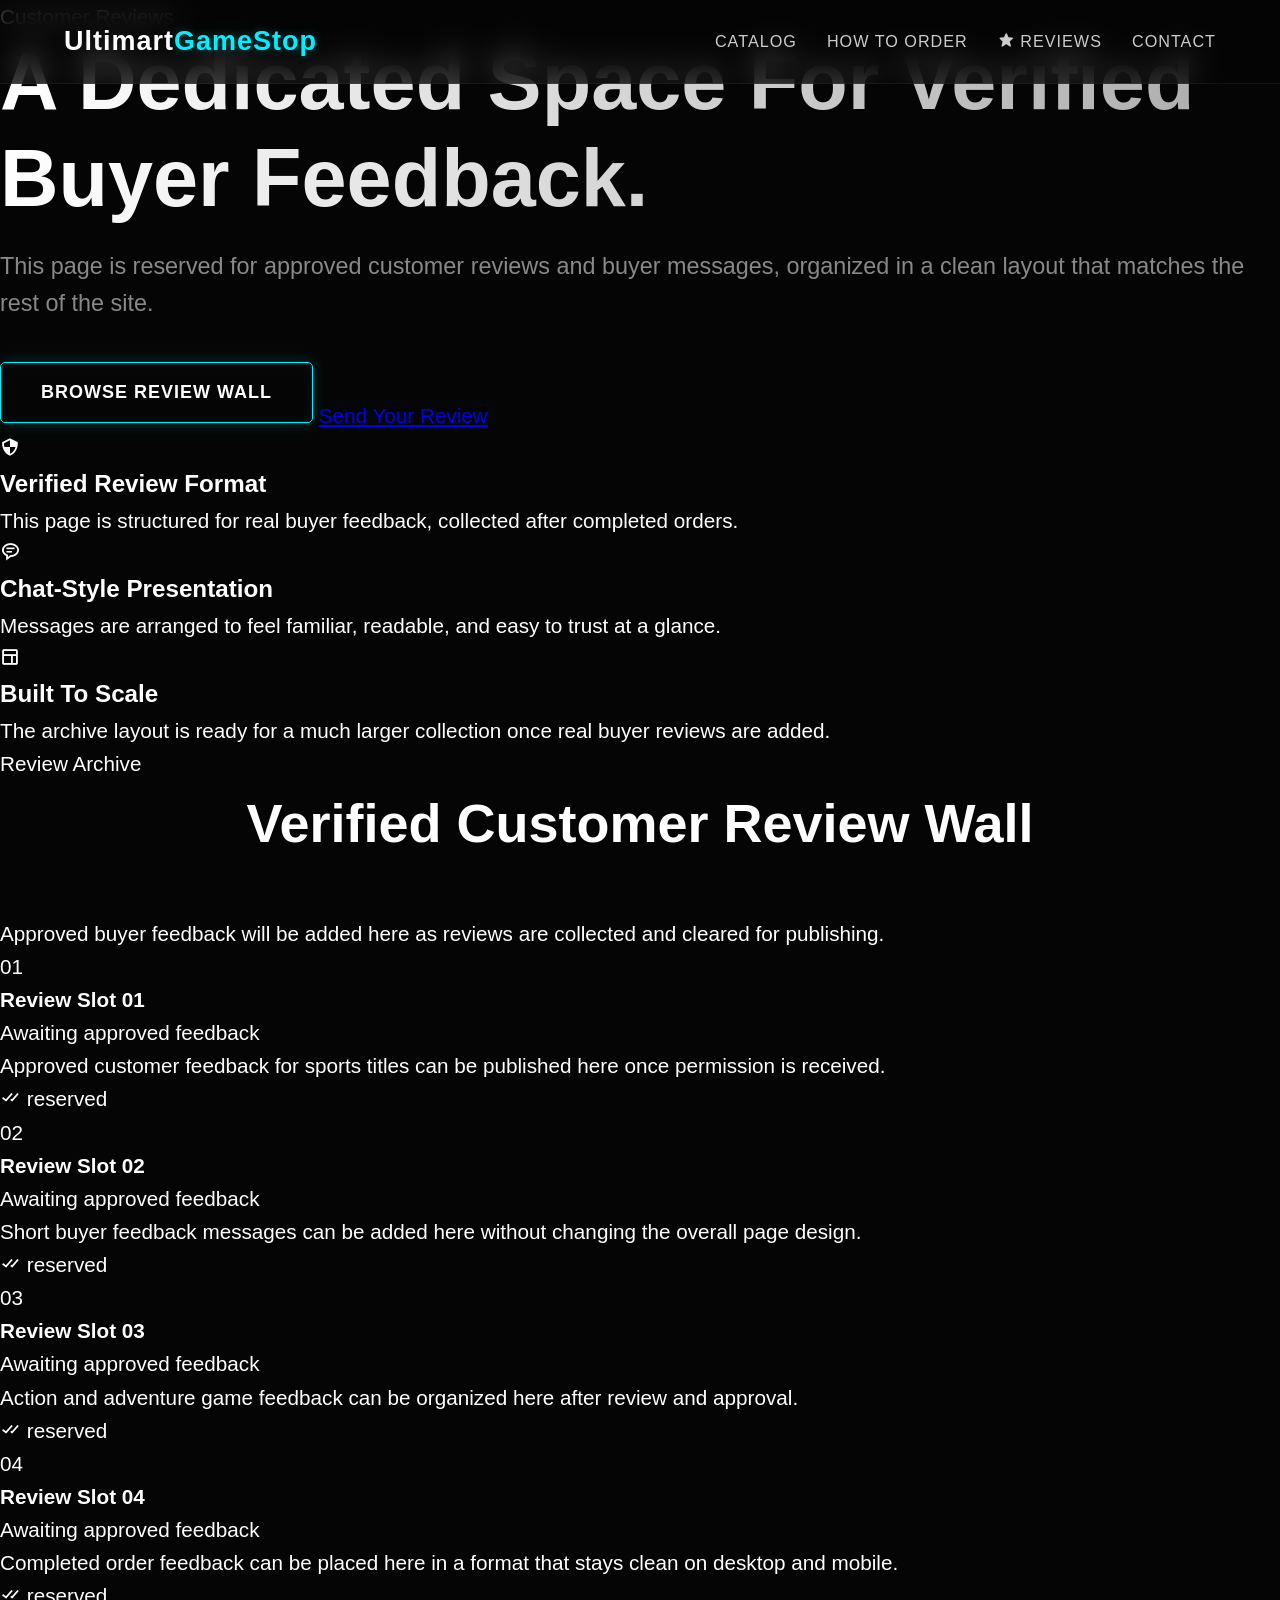
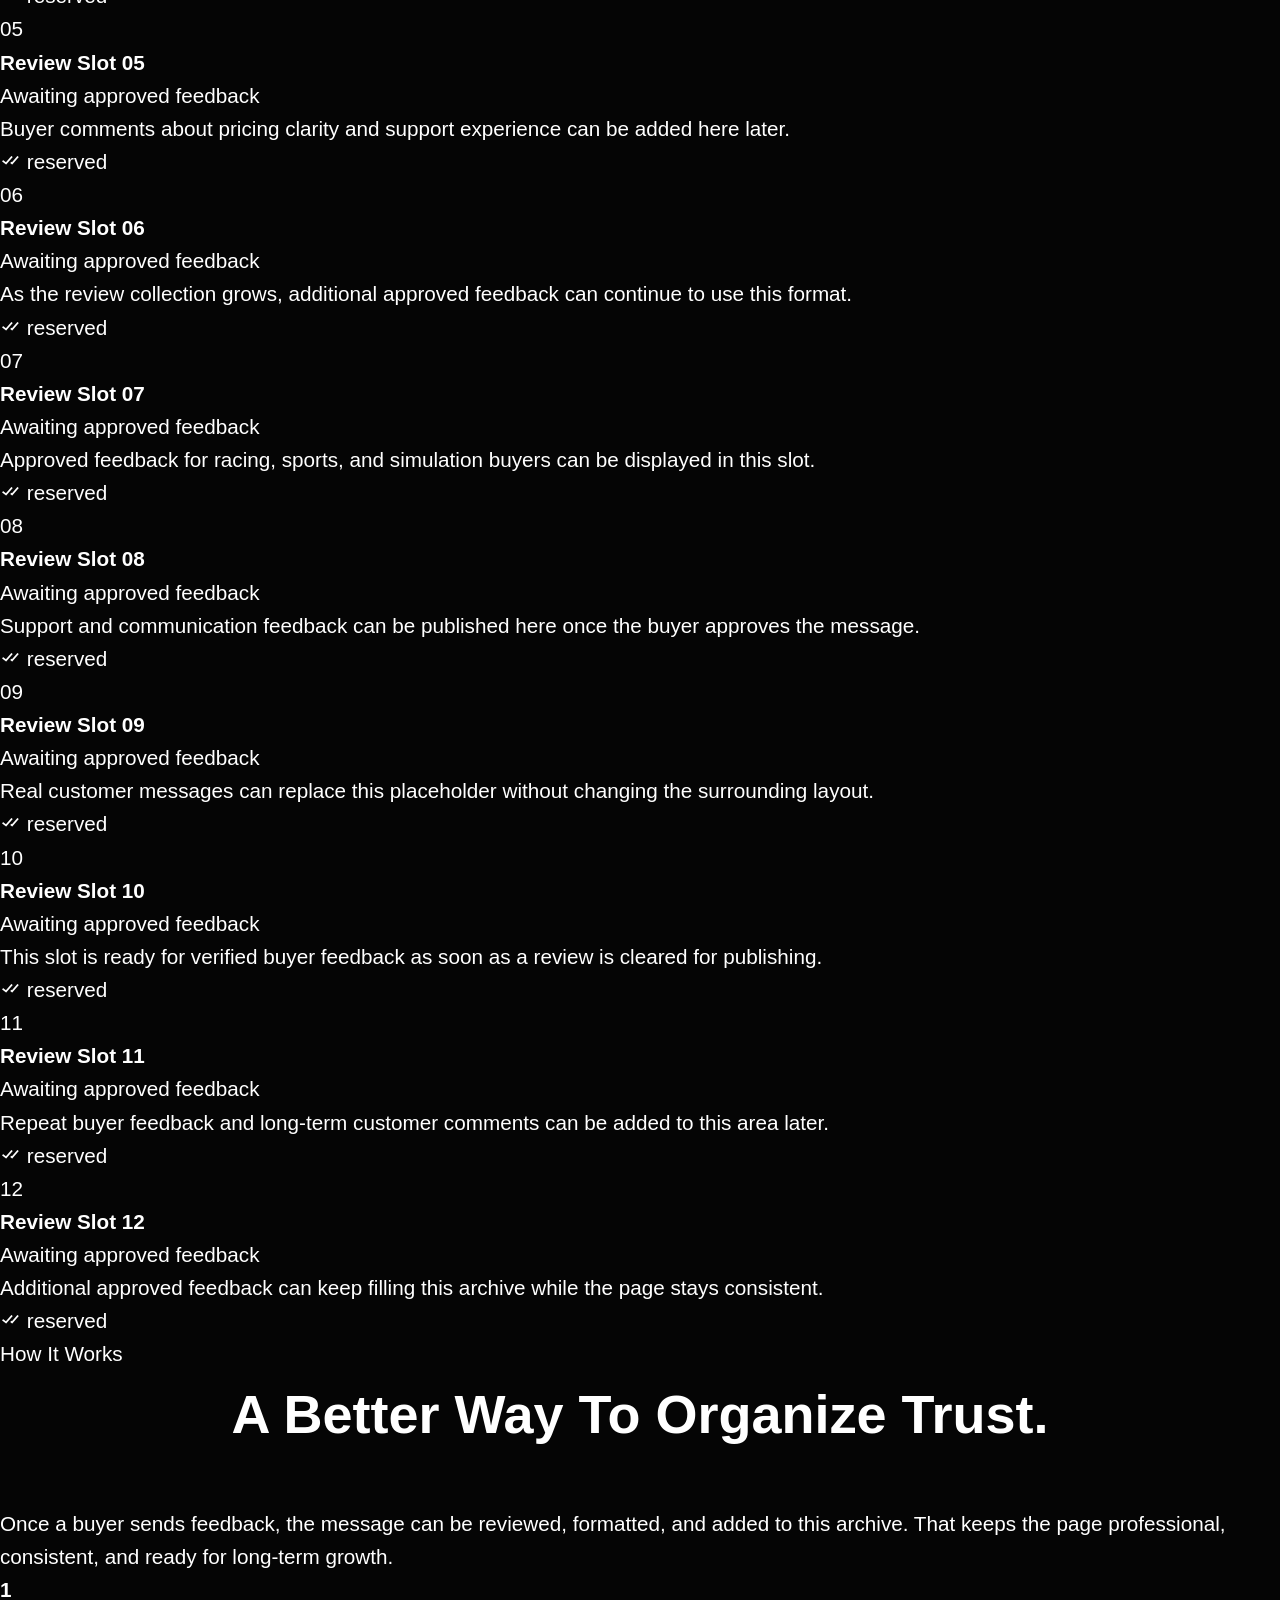
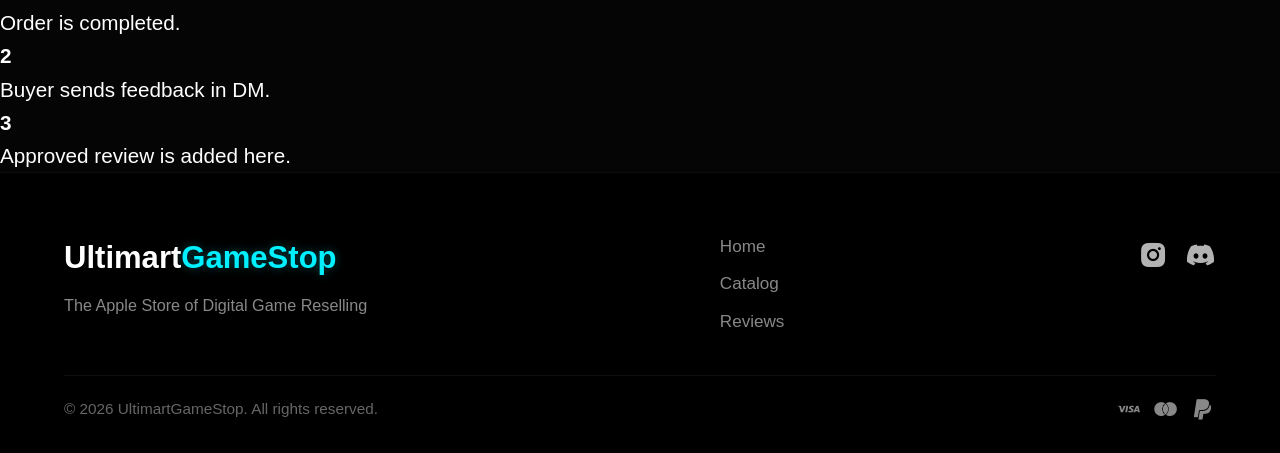
==== reviews.html @ 13768f00 "Add files via upload" ====
<!DOCTYPE html>
<html lang="en">
<head>
    <meta charset="UTF-8">
    <meta name="viewport" content="width=device-width, initial-scale=1.0">
    <title>UltimartGameStop Reviews - Buyer Feedback</title>
    <meta name="description" content="Browse UltimartGameStop's customer review page and see how verified buyer feedback is organized.">
    <meta name="theme-color" content="#050505">
    <link rel="preconnect" href="https://fonts.googleapis.com">
    <link rel="preconnect" href="https://fonts.gstatic.com" crossorigin>
    <link rel="preconnect" href="https://fonts.cdnfonts.com" crossorigin>
    <link href="https://fonts.cdnfonts.com/css/oblata-display" rel="stylesheet">
    <link href="https://fonts.googleapis.com/css2?family=Inter:wght@400;500;600&display=swap" rel="stylesheet">
    <link href='https://unpkg.com/boxicons@2.1.4/css/boxicons.min.css' rel='stylesheet'>
    <link rel="stylesheet" href="styles.css">
</head>
<body class="reviews-page">
    <header id="header">
        <div class="logo">
            <a href="index.html">Ultimart<span class="accent">GameStop</span></a>
        </div>
        <nav class="nav-links nav-links-static">
            <a href="index.html#catalog">Catalog</a>
            <a href="index.html#how-to-buy">How to Order</a>
            <a href="reviews.html" class="nav-review-btn"><i class='bx bxs-star'></i> Reviews</a>
            <a href="index.html#contact">Contact</a>
        </nav>
    </header>

    <main class="reviews-page-main">
        <section class="reviews-page-hero">
            <div class="reviews-page-bg"></div>
            <div class="reviews-page-hero-content">
                <span class="reviews-page-badge">Customer Reviews</span>
                <h1 class="hero-title">A Dedicated Space For Verified Buyer Feedback.</h1>
                <p class="hero-subtitle">This page is reserved for approved customer reviews and buyer messages, organized in a clean layout that matches the rest of the site.</p>
                <div class="reviews-page-hero-actions">
                    <a href="#review-archive" class="cta-button">Browse Review Wall</a>
                    <a href="https://ig.me/m/officialultimartgamestop" target="_blank" rel="noopener noreferrer" class="page-link-btn">Send Your Review</a>
                </div>
            </div>
        </section>

        <section class="review-trust-strip">
            <div class="review-trust-card">
                <i class='bx bx-shield-quarter'></i>
                <div>
                    <h3>Verified Review Format</h3>
                    <p>This page is structured for real buyer feedback, collected after completed orders.</p>
                </div>
            </div>
            <div class="review-trust-card">
                <i class='bx bx-message-rounded-detail'></i>
                <div>
                    <h3>Chat-Style Presentation</h3>
                    <p>Messages are arranged to feel familiar, readable, and easy to trust at a glance.</p>
                </div>
            </div>
            <div class="review-trust-card">
                <i class='bx bx-layout'></i>
                <div>
                    <h3>Built To Scale</h3>
                    <p>The archive layout is ready for a much larger collection once real buyer reviews are added.</p>
                </div>
            </div>
        </section>

        <section class="review-archive-section" id="review-archive">
            <div class="review-archive-heading">
                <span class="reviews-eyebrow">Review Archive</span>
                <h2 class="section-title">Verified Customer Review Wall</h2>
                <p class="reviews-text">Approved buyer feedback will be added here as reviews are collected and cleared for publishing.</p>
            </div>

            <div class="review-archive-grid">
                <article class="review-chat-card">
                    <div class="review-chat-head">
                        <div class="review-chat-avatar">01</div>
                        <div class="review-chat-meta">
                            <h4>Review Slot 01</h4>
                            <span>Awaiting approved feedback</span>
                        </div>
                    </div>
                    <div class="review-chat-bubble">
                        <p>Approved customer feedback for sports titles can be published here once permission is received.</p>
                        <span><i class='bx bx-check-double'></i> reserved</span>
                    </div>
                </article>

                <article class="review-chat-card">
                    <div class="review-chat-head">
                        <div class="review-chat-avatar">02</div>
                        <div class="review-chat-meta">
                            <h4>Review Slot 02</h4>
                            <span>Awaiting approved feedback</span>
                        </div>
                    </div>
                    <div class="review-chat-bubble">
                        <p>Short buyer feedback messages can be added here without changing the overall page design.</p>
                        <span><i class='bx bx-check-double'></i> reserved</span>
                    </div>
                </article>

                <article class="review-chat-card">
                    <div class="review-chat-head">
                        <div class="review-chat-avatar">03</div>
                        <div class="review-chat-meta">
                            <h4>Review Slot 03</h4>
                            <span>Awaiting approved feedback</span>
                        </div>
                    </div>
                    <div class="review-chat-bubble">
                        <p>Action and adventure game feedback can be organized here after review and approval.</p>
                        <span><i class='bx bx-check-double'></i> reserved</span>
                    </div>
                </article>

                <article class="review-chat-card">
                    <div class="review-chat-head">
                        <div class="review-chat-avatar">04</div>
                        <div class="review-chat-meta">
                            <h4>Review Slot 04</h4>
                            <span>Awaiting approved feedback</span>
                        </div>
                    </div>
                    <div class="review-chat-bubble">
                        <p>Completed order feedback can be placed here in a format that stays clean on desktop and mobile.</p>
                        <span><i class='bx bx-check-double'></i> reserved</span>
                    </div>
                </article>

                <article class="review-chat-card">
                    <div class="review-chat-head">
                        <div class="review-chat-avatar">05</div>
                        <div class="review-chat-meta">
                            <h4>Review Slot 05</h4>
                            <span>Awaiting approved feedback</span>
                        </div>
                    </div>
                    <div class="review-chat-bubble">
                        <p>Buyer comments about pricing clarity and support experience can be added here later.</p>
                        <span><i class='bx bx-check-double'></i> reserved</span>
                    </div>
                </article>

                <article class="review-chat-card">
                    <div class="review-chat-head">
                        <div class="review-chat-avatar">06</div>
                        <div class="review-chat-meta">
                            <h4>Review Slot 06</h4>
                            <span>Awaiting approved feedback</span>
                        </div>
                    </div>
                    <div class="review-chat-bubble">
                        <p>As the review collection grows, additional approved feedback can continue to use this format.</p>
                        <span><i class='bx bx-check-double'></i> reserved</span>
                    </div>
                </article>

                <article class="review-chat-card">
                    <div class="review-chat-head">
                        <div class="review-chat-avatar">07</div>
                        <div class="review-chat-meta">
                            <h4>Review Slot 07</h4>
                            <span>Awaiting approved feedback</span>
                        </div>
                    </div>
                    <div class="review-chat-bubble">
                        <p>Approved feedback for racing, sports, and simulation buyers can be displayed in this slot.</p>
                        <span><i class='bx bx-check-double'></i> reserved</span>
                    </div>
                </article>

                <article class="review-chat-card">
                    <div class="review-chat-head">
                        <div class="review-chat-avatar">08</div>
                        <div class="review-chat-meta">
                            <h4>Review Slot 08</h4>
                            <span>Awaiting approved feedback</span>
                        </div>
                    </div>
                    <div class="review-chat-bubble">
                        <p>Support and communication feedback can be published here once the buyer approves the message.</p>
                        <span><i class='bx bx-check-double'></i> reserved</span>
                    </div>
                </article>

                <article class="review-chat-card">
                    <div class="review-chat-head">
                        <div class="review-chat-avatar">09</div>
                        <div class="review-chat-meta">
                            <h4>Review Slot 09</h4>
                            <span>Awaiting approved feedback</span>
                        </div>
                    </div>
                    <div class="review-chat-bubble">
                        <p>Real customer messages can replace this placeholder without changing the surrounding layout.</p>
                        <span><i class='bx bx-check-double'></i> reserved</span>
                    </div>
                </article>

                <article class="review-chat-card">
                    <div class="review-chat-head">
                        <div class="review-chat-avatar">10</div>
                        <div class="review-chat-meta">
                            <h4>Review Slot 10</h4>
                            <span>Awaiting approved feedback</span>
                        </div>
                    </div>
                    <div class="review-chat-bubble">
                        <p>This slot is ready for verified buyer feedback as soon as a review is cleared for publishing.</p>
                        <span><i class='bx bx-check-double'></i> reserved</span>
                    </div>
                </article>

                <article class="review-chat-card">
                    <div class="review-chat-head">
                        <div class="review-chat-avatar">11</div>
                        <div class="review-chat-meta">
                            <h4>Review Slot 11</h4>
                            <span>Awaiting approved feedback</span>
                        </div>
                    </div>
                    <div class="review-chat-bubble">
                        <p>Repeat buyer feedback and long-term customer comments can be added to this area later.</p>
                        <span><i class='bx bx-check-double'></i> reserved</span>
                    </div>
                </article>

                <article class="review-chat-card">
                    <div class="review-chat-head">
                        <div class="review-chat-avatar">12</div>
                        <div class="review-chat-meta">
                            <h4>Review Slot 12</h4>
                            <span>Awaiting approved feedback</span>
                        </div>
                    </div>
                    <div class="review-chat-bubble">
                        <p>Additional approved feedback can keep filling this archive while the page stays consistent.</p>
                        <span><i class='bx bx-check-double'></i> reserved</span>
                    </div>
                </article>
            </div>
        </section>

        <section class="review-process-section">
            <div class="review-process-card">
                <div class="review-process-copy">
                    <span class="reviews-eyebrow">How It Works</span>
                    <h2 class="section-title">A Better Way To Organize Trust.</h2>
                    <p class="reviews-text">Once a buyer sends feedback, the message can be reviewed, formatted, and added to this archive. That keeps the page professional, consistent, and ready for long-term growth.</p>
                </div>
                <div class="review-process-steps">
                    <div class="review-process-step">
                        <strong>1</strong>
                        <p>Order is completed.</p>
                    </div>
                    <div class="review-process-step">
                        <strong>2</strong>
                        <p>Buyer sends feedback in DM.</p>
                    </div>
                    <div class="review-process-step">
                        <strong>3</strong>
                        <p>Approved review is added here.</p>
                    </div>
                </div>
            </div>
        </section>
    </main>

    <footer id="contact">
        <div class="footer-content">
            <div class="footer-logo">
                <h2>Ultimart<span class="accent">GameStop</span></h2>
                <p>The Apple Store of Digital Game Reselling</p>
            </div>
            <div class="footer-links">
                <a href="index.html">Home</a>
                <a href="index.html#catalog">Catalog</a>
                <a href="reviews.html">Reviews</a>
            </div>
            <div class="footer-social">
                <a href="https://ig.me/m/officialultimartgamestop" target="_blank" rel="noopener noreferrer"><i class='bx bxl-instagram-alt'></i></a>
                <a href="https://discordapp.com/users/1222219487223349258" target="_blank" rel="noopener noreferrer"><i class='bx bxl-discord-alt'></i></a>
            </div>
        </div>
        <div class="footer-bottom">
            <p>&copy; 2026 UltimartGameStop. All rights reserved.</p>
            <div class="payment-methods">
                <i class='bx bxl-visa'></i>
                <i class='bx bxl-mastercard'></i>
                <i class='bx bxl-paypal'></i>
            </div>
        </div>
    </footer>
</body>
</html>
---- styles.css ----
:root {
    /* Colors */
    --primary-bg: #050505;
    --secondary-bg: #0f0f0f;
    --text-color: #ffffff;
    --text-muted: #888888;
    --accent-glow: #00f0ff; /* Electric Blue as primary accent */
    --accent-glow-secondary: #ff2bd6; /* Neon Pink as secondary */
    
    /* Effects */
    --glass-bg: rgba(15, 15, 15, 0.4);
    --glass-border: rgba(255, 255, 255, 0.05);
    --glow-shadow: 0 0 20px rgba(0, 240, 255, 0.15);
    --glow-shadow-hover: 0 0 30px rgba(0, 240, 255, 0.4);
    
    /* Typography */
    --font-heading: 'Oblata Display', sans-serif;
    --font-body: 'Oblata Display', sans-serif;
    --font-classic: 'Inter', system-ui, sans-serif;
}

html {
    font-size: 112.5%; /* Increases base font from 16px to 18px */
}

* {
    margin: 0;
    padding: 0;
    box-sizing: border-box;
    scroll-behavior: smooth;
}

body {
    background-color: var(--primary-bg);
    color: var(--text-color);
    font-family: var(--font-body);
    font-size: 1.15rem;
    line-height: 1.6;
    overflow-x: hidden;
}

::selection {
    background-color: var(--accent-glow);
    color: var(--primary-bg);
}

/* --- TYPOGRAPHY --- */
h1, h2, h3, h4 {
    font-family: var(--font-heading);
    font-weight: 700;
}

.accent {
    color: var(--accent-glow);
    text-shadow: 0 0 10px rgba(0, 240, 255, 0.3);
}

/* --- HEADER --- */
header {
    position: fixed;
    top: 0;
    width: 100%;
    padding: 20px 5%;
    display: flex;
    justify-content: space-between;
    align-items: center;
    background: rgba(5, 5, 5, 0.7);
    backdrop-filter: blur(15px);
    -webkit-backdrop-filter: blur(15px);
    border-bottom: 1px solid var(--glass-border);
    z-index: 1000;
    transition: all 0.3s ease;
}

header.scrolled {
    padding: 15px 5%;
    background: rgba(5, 5, 5, 0.9);
    box-shadow: 0 5px 20px rgba(0, 0, 0, 0.5);
}

.logo a {
    font-family: var(--font-heading);
    font-size: 1.5rem;
    color: var(--text-color);
    text-decoration: none;
    font-weight: 900;
    letter-spacing: 1px;
}

/* -- SEARCH BAR -- */
.search-container {
    position: relative;
    width: 40%;
    max-width: 500px;
}

.search-container input {
    width: 100%;
    padding: 12px 20px 12px 45px;
    border-radius: 30px;
    background-color: rgba(255, 255, 255, 0.03);
    border: 1px solid var(--glass-border);
    color: var(--text-color);
    font-family: var(--font-body);
    font-size: 0.95rem;
    transition: all 0.3s ease;
    outline: none;
}

.search-container input:focus {
    background-color: rgba(255, 255, 255, 0.05);
    border-color: var(--accent-glow);
    box-shadow: var(--glow-shadow);
}

.search-icon {
    position: absolute;
    left: 15px;
    top: 50%;
    transform: translateY(-50%);
    color: var(--text-muted);
    font-size: 1.2rem;
    transition: color 0.3s ease;
}

.search-container input:focus + .search-icon,
.search-container input:focus ~ .search-icon {
    color: var(--accent-glow);
}

/* -- SEARCH DROPDOWN -- */
.search-dropdown {
    position: absolute;
    top: calc(100% + 10px);
    left: 0;
    width: 100%;
    background: var(--glass-bg);
    backdrop-filter: blur(15px);
    -webkit-backdrop-filter: blur(15px);
    border: 1px solid var(--glass-border);
    border-radius: 15px;
    box-shadow: 0 10px 30px rgba(0, 0, 0, 0.5);
    max-height: 350px;
    overflow-y: auto;
    z-index: 1001;
    display: flex;
    flex-direction: column;
}

.search-dropdown.hidden {
    display: none !important;
}

.search-dropdown-item {
    display: flex;
    align-items: center;
    padding: 12px 15px;
    gap: 15px;
    cursor: pointer;
    border-bottom: 1px solid rgba(255, 255, 255, 0.05);
    transition: all 0.3s ease;
}

.search-dropdown-item:last-child {
    border-bottom: none;
}

.search-dropdown-item:hover {
    background: rgba(0, 240, 255, 0.1);
}

.search-item-img {
    width: 40px;
    height: 50px;
    background-size: cover;
    background-position: center;
    border-radius: 5px;
    background-color: #1a1a1a;
}

.search-item-info {
    display: flex;
    flex-direction: column;
}

.search-item-title {
    font-size: 1rem;
    font-weight: 500;
    color: var(--text-color);
    font-family: var(--font-classic);
}

.search-item-price {
    font-size: 0.8rem;
    color: var(--accent-glow);
    font-family: var(--font-heading);
}

.search-dropdown::-webkit-scrollbar {
    width: 5px;
}
.search-dropdown::-webkit-scrollbar-track {
    background: transparent;
}
.search-dropdown::-webkit-scrollbar-thumb {
    background: rgba(255, 255, 255, 0.2);
    border-radius: 10px;
}

/* -- NAV LINKS -- */
.nav-links {
    display: flex;
    gap: 30px;
    align-items: center;
    justify-content: flex-end;
    flex: 1;
}

.nav-links a {
    color: #ccc;
    text-decoration: none;
    font-size: 0.9rem;
    font-weight: 500;
    text-transform: uppercase;
    letter-spacing: 1px;
    transition: color 0.3s ease;
    position: relative;
}

.nav-links a:hover {
    color: var(--accent-glow);
}

.nav-links a::after {
    content: '';
    position: absolute;
    bottom: -5px;
    left: 0;
    width: 0%;
    height: 2px;
    background: var(--accent-glow);
    transition: width 0.3s ease;
    box-shadow: 0 0 5px var(--accent-glow);
}

.nav-links a:hover::after {
    width: 100%;
}

/* --- AUTH SECTION --- */
#auth-section {
    display: flex;
    align-items: center;
    gap: 12px;
}

.auth-btn {
    background: transparent;
    color: var(--text-color);
    border: 1px solid var(--accent-glow);
    padding: 8px 15px;
    border-radius: 5px;
    font-family: var(--font-body);
    font-size: 0.9rem;
    font-weight: 600;
    cursor: pointer;
    transition: all 0.3s ease;
    display: flex;
    align-items: center;
    gap: 8px;
    height: 44px;
}

.auth-btn i {
    font-size: 1.1rem;
}

.auth-btn:hover {
    background: var(--accent-glow);
    color: var(--primary-bg);
    box-shadow: 0 0 15px rgba(0, 240, 255, 0.4);
}

#userProfile {
    display: flex;
    align-items: center;
    gap: 15px;
}

#userName {
    font-size: 0.85rem;
    font-weight: 500;
    color: var(--text-color);
    letter-spacing: 0.5px;
}

.auth-btn.logout {
    border-color: var(--accent-glow-secondary);
    padding: 8px 10px;
}

.auth-btn.logout:hover {
    background: var(--accent-glow-secondary);
    box-shadow: 0 0 15px rgba(255, 43, 214, 0.4);
}

/* --- HERO SECTION --- */
.hero {
    position: relative;
    height: 100vh;
    display: flex;
    align-items: center;
    justify-content: center;
    text-align: center;
    padding: 0 5%;
    overflow: hidden;
}

.hero-bg {
    position: absolute;
    top: 0;
    left: 0;
    width: 100%;
    height: 100%;
    background: radial-gradient(circle at center, #1a1a1a 0%, var(--primary-bg) 70%);
    z-index: -2;
}

.hero-bg::after {
    content: '';
    position: absolute;
    top: 0;
    left: 0;
    width: 100%;
    height: 100%;
    background: 
        radial-gradient(circle at 15% 50%, rgba(0, 240, 255, 0.08) 0%, transparent 50%),
        radial-gradient(circle at 85% 30%, rgba(255, 43, 214, 0.08) 0%, transparent 50%);
    z-index: -1;
    filter: blur(40px);
}

.hero-content {
    max-width: 800px;
    z-index: 1;
    animation: fadeUp 1s cubic-bezier(0.16, 1, 0.3, 1) forwards;
}

.hero-title {
    font-size: 4.5rem;
    line-height: 1.2;
    margin-bottom: 20px;
    background: linear-gradient(to right, #fff, #aaa);
    -webkit-background-clip: text;
    -webkit-text-fill-color: transparent;
}

.hero-subtitle {
    font-size: 1.3rem;
    color: var(--text-muted);
    margin-bottom: 40px;
}

.cta-button {
    display: inline-block;
    padding: 15px 40px;
    background: transparent;
    color: var(--text-color);
    text-decoration: none;
    font-family: var(--font-heading);
    font-size: 1rem;
    font-weight: 700;
    letter-spacing: 1px;
    border: 1px solid var(--accent-glow);
    border-radius: 5px;
    box-shadow: inset 0 0 10px rgba(0, 240, 255, 0.1), 0 0 15px rgba(0, 240, 255, 0.2);
    transition: all 0.3s ease;
    text-transform: uppercase;
    position: relative;
    overflow: hidden;
}

.cta-button:hover {
    background: var(--accent-glow);
    color: var(--primary-bg);
    box-shadow: 0 0 30px rgba(0, 240, 255, 0.6);
    transform: translateY(-2px);
}

/* --- HOW TO BUY SECTION --- */
.section-title {
    text-align: center;
    font-size: 3rem;
    margin-bottom: 50px;
    color: #fff;
}

.how-to-buy {
    padding: 100px 5%;
    background-color: var(--secondary-bg);
    position: relative;
}

.steps-grid {
    display: grid;
    grid-template-columns: repeat(auto-fit, minmax(280px, 1fr));
    gap: 30px;
    max-width: 1200px;
    margin: 0 auto;
}

.step-card {
    background: var(--glass-bg);
    border: 1px solid var(--glass-border);
    backdrop-filter: blur(10px);
    -webkit-backdrop-filter: blur(10px);
    border-radius: 15px;
    padding: 40px 30px;
    text-align: center;
    transition: all 0.4s ease;
}

.step-card:hover {
    transform: translateY(-10px);
    border-color: rgba(255, 43, 214, 0.3);
    box-shadow: 0 10px 30px rgba(255, 43, 214, 0.1);
}

.step-icon {
    font-size: 3rem;
    color: var(--accent-glow-secondary);
    margin-bottom: 20px;
}

.step-card h3 {
    margin-bottom: 15px;
    font-size: 1.3rem;
    letter-spacing: 1px;
}

.step-card p {
    color: var(--text-muted);
    font-size: 0.95rem;
}

/* --- CATALOG SECTION --- */
.catalog {
    padding: 100px 5%;
    max-width: 1400px;
    margin: 0 auto;
}

.catalog-controls {
    display: flex;
    justify-content: flex-end;
    margin-bottom: 40px;
}

.sort-container {
    display: flex;
    align-items: center;
    gap: 15px;
    background: var(--glass-bg);
    padding: 10px 20px;
    border-radius: 30px;
    border: 1px solid var(--glass-border);
    backdrop-filter: blur(10px);
}

.sort-container label {
    font-size: 0.95rem;
    color: var(--text-muted);
    display: flex;
    align-items: center;
    gap: 8px;
}

.sort-container label i {
    color: var(--accent-glow);
    font-size: 1.1rem;
}

#sortSelect {
    background: transparent;
    border: none;
    color: #fff;
    font-family: var(--font-body);
    font-size: 0.95rem;
    cursor: pointer;
    outline: none;
    -webkit-appearance: none;
    -moz-appearance: none;
    appearance: none;
}

#sortSelect option {
    background: var(--secondary-bg);
    color: #fff;
    padding: 10px;
}

.category-section {
    margin-bottom: 60px;
}

.category-title {
    font-size: 1.5rem;
    margin-bottom: 25px;
    color: #ddd;
    border-left: 3px solid var(--accent-glow);
    padding-left: 15px;
}

.game-grid {
    display: grid;
    grid-template-columns: repeat(auto-fill, minmax(220px, 1fr));
    gap: 25px;
}

.game-card {
    background: var(--glass-bg);
    border: 1px solid var(--glass-border);
    border-radius: 12px;
    overflow: hidden;
    transition: all 0.4s cubic-bezier(0.175, 0.885, 0.32, 1.275);
    position: relative;
    display: flex;
    flex-direction: column;
}

.game-card:hover {
    transform: translateY(-8px);
    border-color: var(--accent-glow);
    box-shadow: var(--glow-shadow-hover);
    z-index: 2;
}

.game-image {
    width: 100%;
    aspect-ratio: 3/4;
    background-color: #1a1a1a;
    background-size: cover;
    background-position: center;
    position: relative;
}

/* Fallback gradient for missing images to look premium */
.game-image::before {
    content: '';
    position: absolute;
    top: 0; left: 0; width: 100%; height: 100%;
    background: linear-gradient(135deg, rgba(0,240,255,0.1) 0%, rgba(255,43,214,0.1) 100%);
    pointer-events: none;
}

.game-info {
    padding: 15px;
    display: flex;
    flex-direction: column;
    flex-grow: 1;
}

.game-title {
    font-size: 1.2rem;
    font-weight: 600;
    margin-bottom: 10px;
    color: #fff;
    font-family: var(--font-classic);
}

.game-price {
    font-family: var(--font-heading);
    color: var(--accent-glow);
    font-size: 1.1rem;
    font-weight: 700;
    margin-bottom: 15px;
    margin-top: auto;
}

.dm-btn {
    display: block;
    width: 100%;
    padding: 10px 0;
    text-align: center;
    background: rgba(255, 255, 255, 0.05);
    border: 1px solid rgba(255, 255, 255, 0.1);
    color: #fff;
    text-decoration: none;
    border-radius: 6px;
    font-size: 0.85rem;
    font-weight: 600;
    text-transform: uppercase;
    letter-spacing: 1px;
    transition: all 0.3s ease;
    opacity: 0.8;
}

.game-card:hover .dm-btn {
    background: var(--accent-glow);
    border-color: var(--accent-glow);
    color: var(--primary-bg);
    opacity: 1;
    box-shadow: 0 0 15px rgba(0, 240, 255, 0.4);
}

/* Hidden state for simple search filtering */
.game-card.hidden {
    display: none !important;
}

.category-section.hidden {
    display: none !important;
}

#no-results {
    text-align: center;
    padding: 50px 0;
    color: var(--text-muted);
}

#no-results i {
    font-size: 4rem;
    color: rgba(255, 255, 255, 0.1);
    margin-bottom: 20px;
}

#no-results p {
    font-size: 1.2rem;
}

.catalog-status {
    text-align: center;
    padding: 50px 0;
    color: var(--text-muted);
    font-size: 1.2rem;
}

.hidden {
    display: none !important;
}

/* --- ANIMATIONS & UTILITIES --- */
@keyframes fadeUp {
    from {
        opacity: 0;
        transform: translateY(30px);
    }
    to {
        opacity: 1;
        transform: translateY(0);
    }
}

.fade-in-section {
    opacity: 1; /* FORCED VISIBILITY FOR DEBUG */
    transform: translateY(20px);
    transition: opacity 0.8s ease-out, transform 0.8s ease-out;
    will-change: opacity, visibility;
}

.fade-in-section.is-visible {
    opacity: 1;
    transform: none;
}

/* Fake skeleton loading */
.skeleton {
    animation: skeleton-loading 1.5s linear infinite alternate;
}

@keyframes skeleton-loading {
    0% { background-color: rgba(255, 255, 255, 0.03); }
    100% { background-color: rgba(255, 255, 255, 0.08); }
}

/* --- FOOTER --- */
footer {
    background: #000;
    padding: 60px 5% 30px;
    border-top: 1px solid var(--glass-border);
}

.footer-content {
    display: flex;
    justify-content: space-between;
    align-items: flex-start;
    flex-wrap: wrap;
    gap: 40px;
    margin-bottom: 40px;
}

.footer-logo p {
    color: var(--text-muted);
    font-size: 0.9rem;
    margin-top: 10px;
}

.footer-links {
    display: flex;
    flex-direction: column;
    gap: 10px;
}

.footer-links a {
    color: var(--text-muted);
    text-decoration: none;
    transition: color 0.3s ease;
    font-size: 0.95rem;
}

.footer-links a:hover {
    color: var(--accent-glow);
}

.footer-social {
    display: flex;
    gap: 15px;
}

.footer-social a {
    color: #fff;
    font-size: 1.8rem;
    transition: all 0.3s ease;
    opacity: 0.7;
}

.footer-social a:hover {
    opacity: 1;
    color: var(--accent-glow-secondary);
    transform: translateY(-3px);
}

.footer-bottom {
    display: flex;
    justify-content: space-between;
    align-items: center;
    border-top: 1px solid rgba(255, 255, 255, 0.05);
    padding-top: 20px;
    color: #666;
    font-size: 0.85rem;
}

.payment-methods {
    display: flex;
    gap: 10px;
    font-size: 1.5rem;
    color: #888;
}

/* --- RESPONSIVE DESIGN --- */
@media (max-width: 900px) {
    .hero-title {
        font-size: 2.5rem;
    }
    
    .search-container {
        width: 50%;
    }
}

@media (max-width: 768px) {
    header {
        flex-direction: column;
        gap: 8px;
        padding: 10px 5%;
    }
    
    .logo a {
        font-size: 1.3rem;
    }
    
    .search-container {
        width: 100%;
        max-width: none;
    }

    .search-container input {
        padding: 8px 15px 8px 35px;
    }

    .search-icon {
        left: 12px;
    }

    .nav-links {
        width: 100%;
        justify-content: center;
        gap: 12px;
        flex-wrap: nowrap;
        align-items: center;
    }

    .nav-links a {
        font-size: 0.75rem;
        white-space: nowrap;
    }
    
    .auth-btn {
        padding: 5px 10px;
        font-size: 0.75rem;
        white-space: nowrap;
    }
    
    .hero-title {
        font-size: 2.2rem;
    }

    .hero-subtitle {
        font-size: 1.05rem;
        margin-bottom: 30px;
    }

    .cta-button {
        padding: 12px 30px;
        font-size: 0.9rem;
    }

    .section-title {
        font-size: 2.2rem;
        margin-bottom: 35px;
    }

    .catalog-controls {
        justify-content: center;
    }

    .sort-container {
        width: 100%;
        justify-content: center;
    }

    /* Fixed overly large game cards for mobile */
    .game-grid {
        grid-template-columns: repeat(auto-fill, minmax(140px, 1fr));
        gap: 15px;
    }

    .game-info {
        padding: 10px;
    }

    .game-title {
        font-size: 1rem;
        margin-bottom: 5px;
    }

    .game-price {
        font-size: 0.95rem;
        margin-bottom: 10px;
    }

    .dm-btn {
        padding: 8px 0;
        font-size: 0.75rem;
    }
    
    .footer-content {
        flex-direction: column;
        align-items: center;
        text-align: center;
    }

    .footer-links {
        align-items: center;
    }

    .footer-social {
        justify-content: center;
    }
    
    .footer-bottom {
        flex-direction: column;
        gap: 15px;
        text-align: center;
    }
}

/* ============================================ */
/* NEW FEATURES: CART, PROFILE, CHECKOUT */
/* ============================================ */

/* Cart Button */
.cart-btn {
    position: relative;
    background: none;
    border: none;
    color: var(--text-color);
    cursor: pointer;
    font-size: 1.3rem;
    transition: all 0.3s ease;
    display: flex;
    align-items: center;
    justify-content: center;
    padding: 8px 15px;
    height: 44px;
}

.cart-btn:hover {
    color: var(--accent-glow);
    text-shadow: var(--glow-shadow);
}

.cart-count {
    position: absolute;
    top: -8px;
    right: -8px;
    background-color: var(--accent-glow-secondary);
    color: var(--primary-bg);
    border-radius: 50%;
    width: 20px;
    height: 20px;
    display: flex;
    align-items: center;
    justify-content: center;
    font-size: 0.7rem;
    font-weight: bold;
}

/* Cart Sidebar */
.cart-sidebar {
    position: fixed;
    right: 0;
    top: 0;
    width: 380px;
    height: 100vh;
    background: linear-gradient(135deg, var(--secondary-bg) 0%, rgba(15, 15, 15, 0.95) 100%);
    border-left: 1px solid var(--glass-border);
    backdrop-filter: blur(10px);
    z-index: 998;
    display: flex;
    flex-direction: column;
    animation: slideInRight 0.3s ease;
    overflow-y: auto;
}

@keyframes slideInRight {
    from {
        transform: translateX(100%);
        opacity: 0;
    }
    to {
        transform: translateX(0);
        opacity: 1;
    }
}

.cart-header {
    display: flex;
    justify-content: space-between;
    align-items: center;
    padding: 20px;
    border-bottom: 1px solid var(--glass-border);
}

.cart-header h2 {
    margin: 0;
    font-size: 1.5rem;
}

.close-btn {
    background: none;
    border: none;
    color: var(--text-color);
    font-size: 1.5rem;
    cursor: pointer;
    transition: all 0.3s ease;
}

.close-btn:hover {
    color: var(--accent-glow);
    transform: scale(1.1);
}

.cart-items {
    flex: 1;
    overflow-y: auto;
    padding: 15px;
}

.cart-item {
    display: flex;
    gap: 12px;
    margin-bottom: 15px;
    padding: 12px;
    background: rgba(255, 255, 255, 0.05);
    border: 1px solid var(--glass-border);
    border-radius: 8px;
    transition: all 0.3s ease;
}

.cart-item:hover {
    background: rgba(0, 240, 255, 0.1);
    border-color: var(--accent-glow);
}

.cart-item-image {
    width: 80px;
    height: 80px;
    background-size: cover;
    background-position: center;
    border-radius: 6px;
    flex-shrink: 0;
}

.cart-item-info {
    flex: 1;
    display: flex;
    flex-direction: column;
    justify-content: space-between;
}

.cart-item-name {
    font-weight: bold;
    font-size: 0.95rem;
}

.cart-item-price {
    color: var(--accent-glow);
    font-weight: bold;
}

.cart-item-quantity {
    display: flex;
    gap: 8px;
    align-items: center;
}

.cart-item-quantity button {
    width: 24px;
    height: 24px;
    border: 1px solid var(--glass-border);
    background: transparent;
    color: var(--text-color);
    border-radius: 4px;
    cursor: pointer;
    transition: all 0.3s ease;
}

.cart-item-quantity button:hover {
    background: var(--accent-glow);
    color: var(--primary-bg);
    border-color: var(--accent-glow);
}

.cart-item-quantity input {
    width: 30px;
    text-align: center;
    border: none;
    background: transparent;
    color: var(--text-color);
}

.remove-btn {
    background: none;
    border: none;
    color: var(--accent-glow-secondary);
    cursor: pointer;
    font-size: 1.2rem;
    transition: all 0.3s ease;
}

.remove-btn:hover {
    color: #ff0066;
    transform: scale(1.2);
}

.cart-empty {
    display: flex;
    flex-direction: column;
    align-items: center;
    justify-content: center;
    gap: 15px;
    padding: 40px 20px;
    color: var(--text-muted);
}

.cart-empty i {
    font-size: 3rem;
    opacity: 0.5;
}

.cart-footer {
    padding: 20px;
    border-top: 1px solid var(--glass-border);
    background: rgba(0, 0, 0, 0.3);
}

.cart-total {
    display: flex;
    justify-content: space-between;
    margin-bottom: 15px;
    font-size: 1.1rem;
    font-weight: bold;
}

.cart-overlay {
    position: fixed;
    top: 0;
    left: 0;
    width: 100%;
    height: 100%;
    background: rgba(0, 0, 0, 0.6);
    z-index: 997;
    animation: fadeIn 0.3s ease;
}

@keyframes fadeIn {
    from { opacity: 0; }
    to { opacity: 1; }
}

/* Modal Pages */
.modal-page {
    position: fixed;
    top: 0;
    left: 0;
    width: 100%;
    height: 100%;
    background: rgba(0, 0, 0, 0.8);
    z-index: 1000;
    display: flex;
    align-items: center;
    justify-content: center;
    animation: fadeIn 0.3s ease;
    overflow-y: auto;
}

.modal-content {
    background: linear-gradient(135deg, var(--secondary-bg) 0%, rgba(15, 15, 15, 0.95) 100%);
    border: 1px solid var(--glass-border);
    border-radius: 12px;
    max-width: 600px;
    width: 90%;
    max-height: 90vh;
    overflow-y: auto;
    backdrop-filter: blur(10px);
    animation: slideUp 0.3s ease;
}

@keyframes slideUp {
    from {
        transform: translateY(50px);
        opacity: 0;
    }
    to {
        transform: translateY(0);
        opacity: 1;
    }
}

.modal-header {
    display: flex;
    justify-content: space-between;
    align-items: center;
    padding: 25px;
    border-bottom: 1px solid var(--glass-border);
}

.modal-header h2 {
    margin: 0;
    font-size: 1.5rem;
}

/* Profile Page */
.profile-container {
    padding: 25px;
}

.profile-header {
    margin-bottom: 0;
}

.profile-header h3 {
    font-size: 1.4rem;
    margin-bottom: 8px;
}

.profile-header p {
    color: var(--text-muted);
    margin: 4px 0;
}

.profile-stats {
    display: grid;
    grid-template-columns: repeat(auto-fit, minmax(150px, 1fr));
    gap: 15px;
    margin-bottom: 30px;
}

.stat {
    padding: 20px;
    background: rgba(0, 240, 255, 0.1);
    border: 1px solid var(--accent-glow);
    border-radius: 8px;
    text-align: center;
}

.stat-value {
    display: block;
    font-size: 1.8rem;
    font-weight: bold;
    color: var(--accent-glow);
    margin-bottom: 8px;
}

.stat-label {
    color: var(--text-muted);
    font-size: 0.9rem;
}

.orders-list h3 {
    font-size: 1.2rem;
    margin-bottom: 15px;
}

.order-card {
    padding: 15px;
    background: rgba(255, 255, 255, 0.05);
    border: 1px solid var(--glass-border);
    border-radius: 8px;
    margin-bottom: 12px;
    transition: all 0.3s ease;
}

.order-card:hover {
    background: rgba(0, 240, 255, 0.1);
    border-color: var(--accent-glow);
}

.order-header {
    display: flex;
    justify-content: space-between;
    align-items: center;
    margin-bottom: 10px;
}

.order-number {
    font-weight: bold;
    color: var(--accent-glow);
}

.order-status {
    padding: 4px 12px;
    border-radius: 20px;
    font-size: 0.85rem;
    font-weight: bold;
}

.status-pending {
    background: rgba(255, 193, 7, 0.2);
    color: #ffc107;
}

.status-confirmed {
    background: rgba(76, 175, 80, 0.2);
    color: #4caf50;
}

.status-processing {
    background: rgba(33, 150, 243, 0.2);
    color: #2196f3;
}

.status-delivered {
    background: rgba(76, 175, 80, 0.2);
    color: #4caf50;
}

.status-cancelled {
    background: rgba(244, 67, 54, 0.2);
    color: #f44336;
}

.order-details p {
    margin: 4px 0;
    font-size: 0.9rem;
    color: var(--text-muted);
}

.order-items {
    margin: 12px 0 0;
    padding-left: 18px;
    color: var(--text-color);
}

.order-items li {
    margin: 6px 0;
    font-size: 0.9rem;
}

.order-note {
    color: var(--text-muted);
    font-size: 0.9rem;
    margin: 8px 0 0;
}

.no-orders {
    text-align: center;
    color: var(--text-muted);
    padding: 30px 0;
}

/* Checkout Page */
.checkout-modal {
    max-width: 900px;
}

.checkout-container {
    display: grid;
    grid-template-columns: 1fr 1fr;
    gap: 30px;
    padding: 25px;
}

.checkout-form input,
.checkout-form textarea {
    width: 100%;
    padding: 12px;
    margin-bottom: 12px;
    background: rgba(255, 255, 255, 0.05);
    border: 1px solid var(--glass-border);
    border-radius: 6px;
    color: var(--text-color);
    font-family: var(--font-classic);
}

.checkout-form input:focus,
.checkout-form textarea:focus {
    outline: none;
    border-color: var(--accent-glow);
    background: rgba(0, 240, 255, 0.05);
}

.checkout-form h3 {
    font-size: 1.1rem;
    margin: 20px 0 12px 0;
}

.payment-methods-options {
    display: flex;
    flex-direction: column;
    gap: 10px;
    margin-bottom: 15px;
}

.payment-methods-options label {
    display: flex;
    align-items: center;
    gap: 10px;
    cursor: pointer;
    padding: 10px;
    border-radius: 6px;
    transition: all 0.3s ease;
}

.payment-methods-options label:hover {
    background: rgba(0, 240, 255, 0.1);
}

.payment-methods-options input[type="radio"] {
    width: 18px;
    height: 18px;
    cursor: pointer;
}

.checkout-summary h3 {
    font-size: 1.1rem;
    margin-bottom: 15px;
}

.checkout-item {
    display: flex;
    justify-content: space-between;
    padding: 10px 0;
    border-bottom: 1px solid var(--glass-border);
    font-size: 0.95rem;
}

.checkout-item:last-child {
    border-bottom: none;
}

.checkout-total {
    padding: 15px 0;
    margin-top: 15px;
    border-top: 2px solid var(--accent-glow);
    font-size: 1.2rem;
}

/* Add to Cart Button */
.add-to-cart-btn {
    width: 100%;
    padding: 10px;
    background: linear-gradient(135deg, var(--accent-glow) 0%, var(--accent-glow-secondary) 100%);
    border: none;
    border-radius: 6px;
    color: var(--primary-bg);
    font-weight: bold;
    cursor: pointer;
    transition: all 0.3s ease;
}

.add-to-cart-btn:hover {
    transform: scale(1.05);
    box-shadow: var(--glow-shadow-hover);
}

.add-to-cart-btn:active {
    transform: scale(0.95);
}

/* Profile Button */
#profileBtn {
    font-size: 1.3rem;
    cursor: pointer;
    transition: all 0.3s ease;
}

#profileBtn:hover {
    color: var(--accent-glow);
}

/* Responsive */
@media (max-width: 768px) {
    .cart-sidebar {
        width: 100%;
        max-width: 100%;
    }

    .checkout-container {
        grid-template-columns: 1fr;
    }

    .modal-content {
        width: 95%;
    }
}

/* ============================================ */
/* AUTHENTICATION MODALS */
/* ============================================ */

/* Auth Buttons in Header */
.auth-buttons {
    display: flex;
    gap: 12px;
    align-items: center;
}

.sign-in-btn,
.login-btn {
    padding: 8px 18px;
    background: rgba(255, 255, 255, 0.05);
    border: 1px solid var(--glass-border);
    border-radius: 25px;
    color: var(--text-color);
    cursor: pointer;
    font-family: var(--font-classic);
    font-weight: 600;
    font-size: 0.9rem;
    display: flex;
    align-items: center;
    gap: 8px;
    transition: all 0.3s ease;
}

.sign-in-btn:hover {
    background: rgba(0, 240, 255, 0.1);
    border-color: var(--accent-glow);
    color: var(--accent-glow);
}

.login-btn:hover {
    background: rgba(255, 43, 214, 0.1);
    border-color: var(--accent-glow-secondary);
    color: var(--accent-glow-secondary);
}

/* Auth Modal Styles */
.auth-modal {
    max-width: 500px;
}

.auth-container {
    padding: 30px 25px;
}

.auth-form {
    display: flex;
    flex-direction: column;
    gap: 15px;
}

.auth-subtitle {
    color: var(--text-muted);
    font-size: 0.95rem;
    text-align: center;
    margin-bottom: 10px;
}

.google-btn {
    display: flex;
    align-items: center;
    justify-content: center;
    gap: 12px;
    padding: 14px 20px;
    background: linear-gradient(135deg, rgba(255, 43, 214, 0.2) 0%, rgba(0, 240, 255, 0.1) 100%);
    border: 1px solid var(--accent-glow);
    border-radius: 8px;
    color: var(--text-color);
    font-weight: 600;
    font-size: 1rem;
    cursor: pointer;
    transition: all 0.3s ease;
    font-family: var(--font-classic);
}

.google-btn:hover {
    background: linear-gradient(135deg, rgba(255, 43, 214, 0.3) 0%, rgba(0, 240, 255, 0.2) 100%);
    transform: translateY(-2px);
    box-shadow: var(--glow-shadow-hover);
}

.google-btn:active {
    transform: translateY(0);
}

.google-btn i {
    font-size: 1.3rem;
}

/* Input Fields */
#signUpFullName,
#signUpPhone,
#signUpAddress,
#loginEmail,
#loginPassword {
    width: 100%;
    padding: 12px 15px;
    background: rgba(255, 255, 255, 0.05);
    border: 1px solid var(--glass-border);
    border-radius: 8px;
    color: var(--text-color);
    font-family: var(--font-classic);
    font-size: 0.95rem;
    transition: all 0.3s ease;
}

#signUpFullName:focus,
#signUpPhone:focus,
#signUpAddress:focus,
#loginEmail:focus,
#loginPassword:focus {
    outline: none;
    border-color: var(--accent-glow);
    background: rgba(0, 240, 255, 0.05);
    box-shadow: 0 0 15px rgba(0, 240, 255, 0.1);
}

#signUpAddress {
    min-height: 80px;
    resize: vertical;
}

#signUpEmail {
    width: 100%;
    padding: 12px 15px;
    background: rgba(255, 255, 255, 0.03);
    border: 1px solid var(--glass-border);
    border-radius: 8px;
    color: var(--text-color);
    font-family: var(--font-classic);
    font-size: 0.95rem;
    cursor: not-allowed;
}

/* Basic Info Form */
.basic-info-form {
    display: flex;
    flex-direction: column;
    gap: 15px;
}

.basic-info-form h3 {
    font-size: 1.2rem;
    margin: 10px 0;
    color: #fff;
}

.basic-info-form.hidden {
    display: none;
}

.basic-info-form button {
    width: 100%;
}

/* Auth Status Messages */
.auth-status {
    font-size: 0.9rem;
    text-align: center;
    padding: 10px;
    border-radius: 6px;
    min-height: 20px;
}

.auth-status.success {
    background: rgba(76, 175, 80, 0.2);
    color: #4caf50;
}

.auth-status.error {
    background: rgba(244, 67, 54, 0.2);
    color: #ff6b6b;
}

.auth-status.loading {
    background: rgba(33, 150, 243, 0.2);
    color: #2196f3;
}

/* Divider */
.auth-divider {
    display: flex;
    align-items: center;
    gap: 15px;
    margin: 20px 0;
}

.auth-divider::before,
.auth-divider::after {
    content: '';
    flex: 1;
    height: 1px;
    background: var(--glass-border);
}

.auth-divider span {
    color: var(--text-muted);
    font-size: 0.85rem;
}

/* Email Login Form */
#emailLoginForm {
    display: flex;
    flex-direction: column;
    gap: 12px;
}

#emailLoginForm input {
    width: 100%;
}

#loginEmailBtn {
    width: 100%;
    margin-top: 10px;
}

/* Responsive Auth Modals */
@media (max-width: 600px) {
    .auth-modal {
        max-width: 90%;
    }

    .auth-container {
        padding: 20px;
    }

    .google-btn {
        padding: 12px 15px;
        font-size: 0.95rem;
    }

    .google-btn i {
        font-size: 1.1rem;
    }

    .auth-divider {
        margin: 15px 0;
    }

    .auth-buttons {
        gap: 8px;
    }

    .sign-in-btn,
    .login-btn {
        padding: 6px 12px;
        font-size: 0.8rem;
    }
}
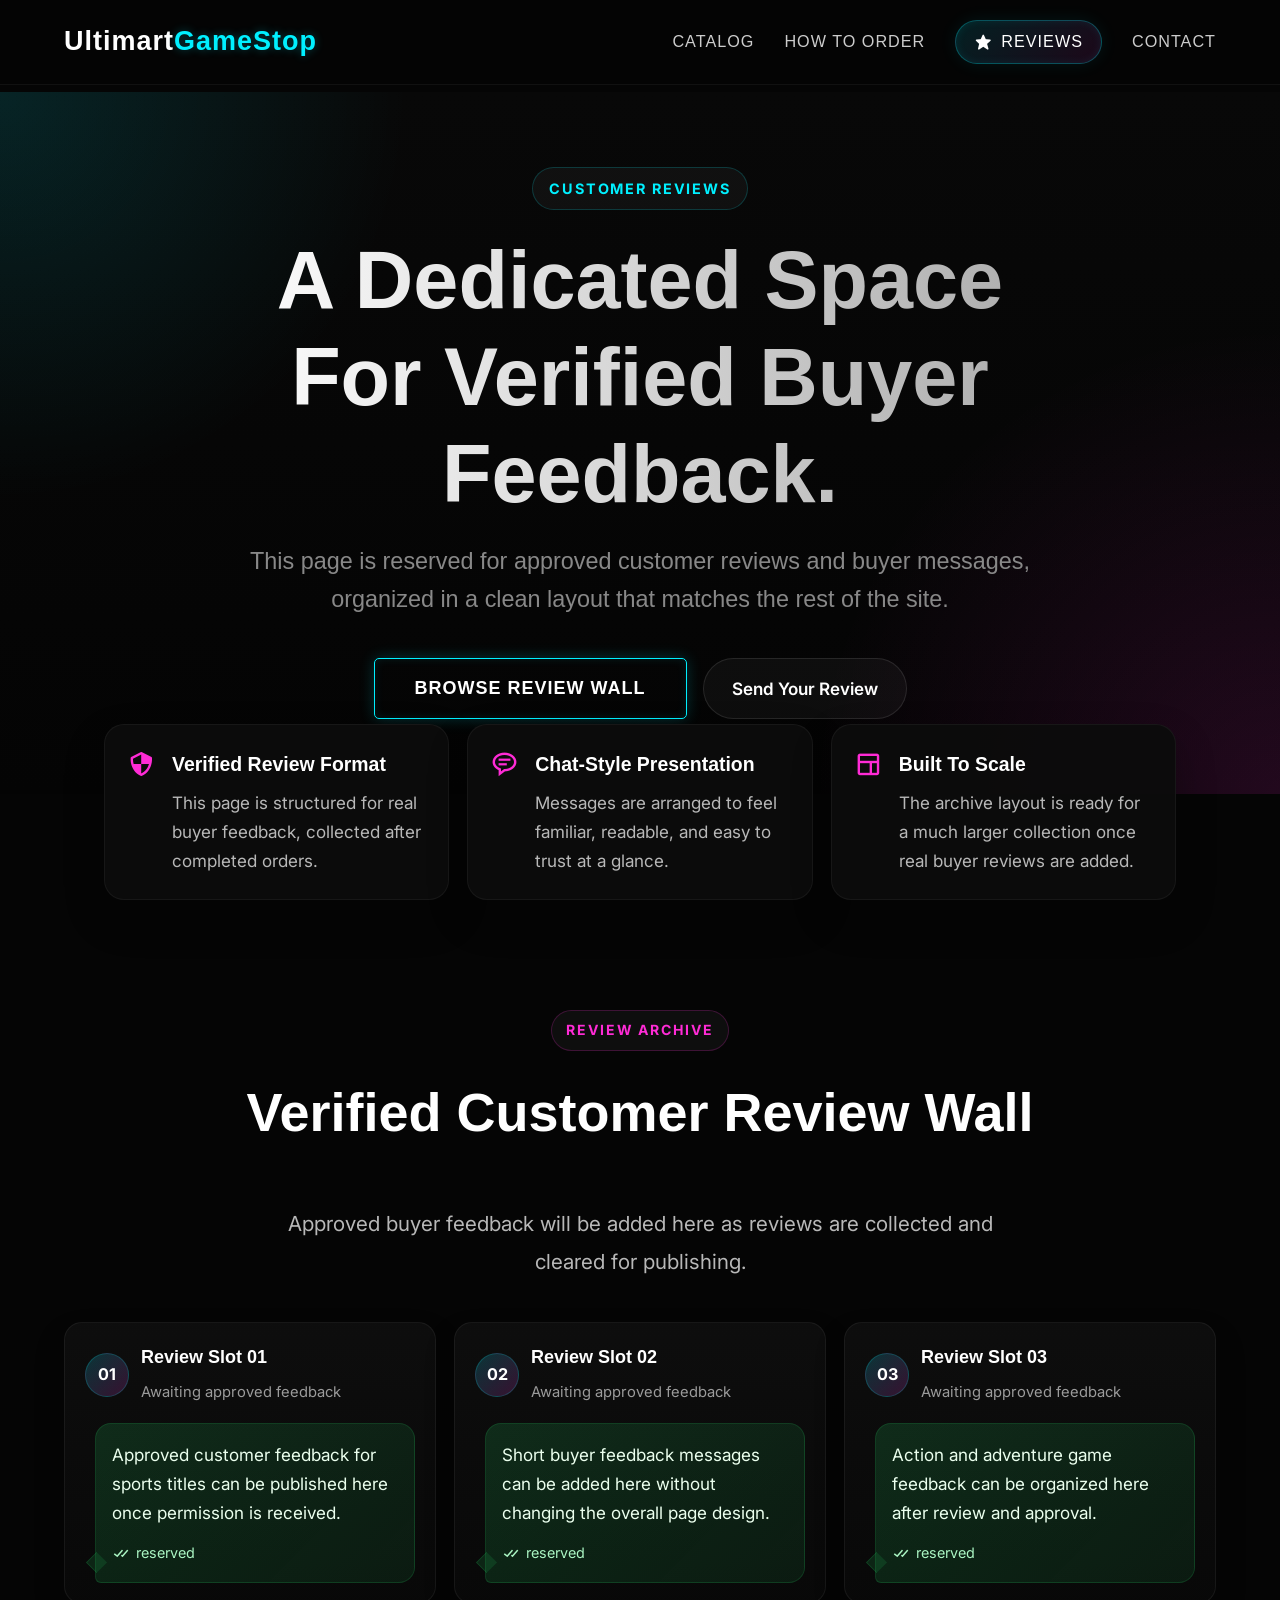
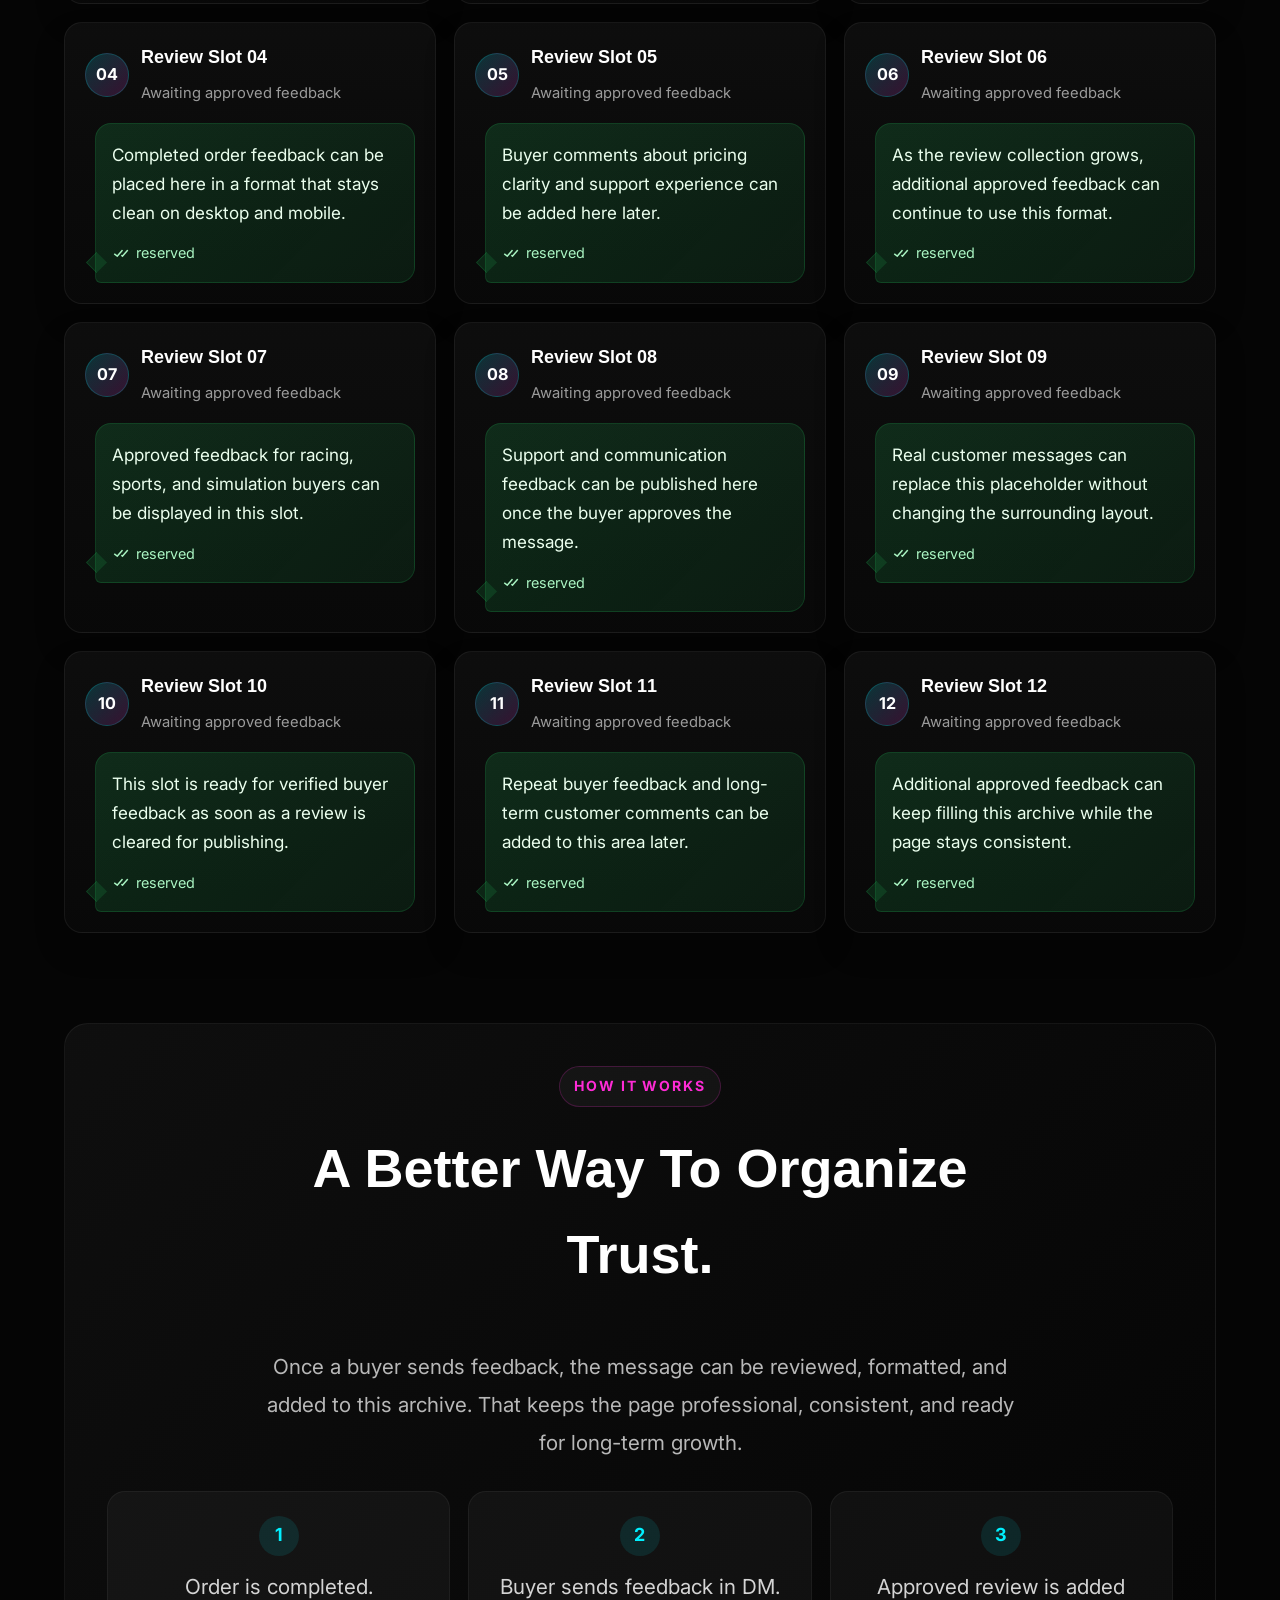
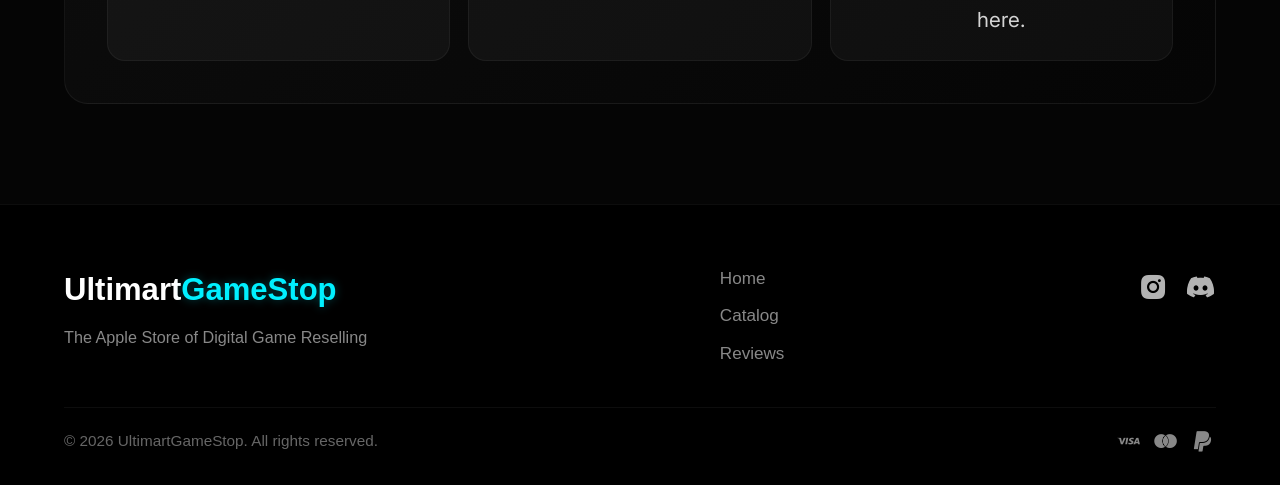
==== commit 86452d2b: "Update reviews.html" ====
--- a/reviews.html
+++ b/reviews.html
@@ -9,9 +9,12 @@
     <link rel="preconnect" href="https://fonts.googleapis.com">
     <link rel="preconnect" href="https://fonts.gstatic.com" crossorigin>
     <link rel="preconnect" href="https://fonts.cdnfonts.com" crossorigin>
-    <link href="https://fonts.cdnfonts.com/css/oblata-display" rel="stylesheet">
-    <link href="https://fonts.googleapis.com/css2?family=Inter:wght@400;500;600&display=swap" rel="stylesheet">
-    <link href='https://unpkg.com/boxicons@2.1.4/css/boxicons.min.css' rel='stylesheet'>
+    <link rel="preload" href="https://fonts.cdnfonts.com/css/oblata-display" as="style" onload="this.onload=null;this.rel='stylesheet'">
+    <link rel="preload" href="https://fonts.googleapis.com/css2?family=Inter:wght@400;500;600&display=swap" as="style" onload="this.onload=null;this.rel='stylesheet'">
+    <link rel="preload" href="https://unpkg.com/boxicons@2.1.4/css/boxicons.min.css" as="style" onload="this.onload=null;this.rel='stylesheet'">
+    <noscript><link href="https://fonts.cdnfonts.com/css/oblata-display" rel="stylesheet"></noscript>
+    <noscript><link href="https://fonts.googleapis.com/css2?family=Inter:wght@400;500;600&display=swap" rel="stylesheet"></noscript>
+    <noscript><link href="https://unpkg.com/boxicons@2.1.4/css/boxicons.min.css" rel="stylesheet"></noscript>
     <link rel="stylesheet" href="styles.css">
 </head>
 <body class="reviews-page">
--- a/styles.css
+++ b/styles.css
@@ -247,6 +247,35 @@
     width: 100%;
 }
 
+.nav-review-btn {
+    display: inline-flex;
+    align-items: center;
+    justify-content: center;
+    gap: 8px;
+    min-height: 44px;
+    padding: 0 18px;
+    border: 1px solid rgba(0, 240, 255, 0.28);
+    border-radius: 999px;
+    background: linear-gradient(135deg, rgba(0, 240, 255, 0.12), rgba(255, 43, 214, 0.1));
+    color: #ffffff !important;
+    box-shadow: inset 0 0 10px rgba(0, 240, 255, 0.08), 0 0 18px rgba(0, 240, 255, 0.08);
+    flex-shrink: 0;
+}
+
+.nav-review-btn::after {
+    display: none;
+}
+
+.nav-review-btn:hover {
+    color: var(--primary-bg) !important;
+    background: linear-gradient(135deg, var(--accent-glow), rgba(255, 43, 214, 0.85));
+    box-shadow: 0 0 22px rgba(0, 240, 255, 0.22);
+}
+
+.nav-review-btn i {
+    font-size: 1rem;
+}
+
 /* --- AUTH SECTION --- */
 #auth-section {
     display: flex;
@@ -387,6 +416,29 @@
     transform: translateY(-2px);
 }
 
+.page-link-btn {
+    display: inline-flex;
+    align-items: center;
+    justify-content: center;
+    min-height: 50px;
+    padding: 0 28px;
+    border-radius: 999px;
+    border: 1px solid rgba(255, 255, 255, 0.1);
+    background: rgba(255, 255, 255, 0.04);
+    color: #ffffff;
+    text-decoration: none;
+    font-family: var(--font-classic);
+    font-size: 0.95rem;
+    font-weight: 600;
+    transition: transform 0.3s ease, border-color 0.3s ease, background 0.3s ease;
+}
+
+.page-link-btn:hover {
+    transform: translateY(-2px);
+    border-color: rgba(0, 240, 255, 0.22);
+    background: rgba(0, 240, 255, 0.08);
+}
+
 /* --- HOW TO BUY SECTION --- */
 .section-title {
     text-align: center;
@@ -441,6 +493,143 @@
 .step-card p {
     color: var(--text-muted);
     font-size: 0.95rem;
+}
+
+/* --- CUSTOM ORDER SECTION --- */
+.custom-order {
+    padding: 80px 5% 100px;
+    background:
+        radial-gradient(circle at top left, rgba(0, 240, 255, 0.08), transparent 32%),
+        radial-gradient(circle at bottom right, rgba(255, 43, 214, 0.08), transparent 36%),
+        var(--primary-bg);
+}
+
+.custom-order-card {
+    max-width: 1200px;
+    margin: 0 auto;
+    padding: 50px;
+    border-radius: 24px;
+    border: 1px solid rgba(0, 240, 255, 0.18);
+    background: linear-gradient(135deg, rgba(15, 15, 15, 0.92), rgba(5, 5, 5, 0.98));
+    box-shadow: 0 25px 60px rgba(0, 0, 0, 0.35);
+    position: relative;
+    overflow: hidden;
+}
+
+.custom-order-card::before {
+    content: "";
+    position: absolute;
+    inset: 0;
+    background:
+        linear-gradient(120deg, rgba(0, 240, 255, 0.12), transparent 35%),
+        linear-gradient(300deg, rgba(255, 43, 214, 0.12), transparent 40%);
+    pointer-events: none;
+}
+
+.custom-order-grid {
+    position: relative;
+    z-index: 1;
+    display: grid;
+    grid-template-columns: minmax(0, 1.35fr) minmax(280px, 0.95fr);
+    gap: 40px;
+    align-items: center;
+}
+
+.custom-order-eyebrow {
+    display: inline-flex;
+    align-items: center;
+    gap: 8px;
+    margin-bottom: 18px;
+    padding: 8px 14px;
+    border-radius: 999px;
+    border: 1px solid rgba(0, 240, 255, 0.2);
+    background: rgba(255, 255, 255, 0.04);
+    color: var(--accent-glow);
+    font-family: var(--font-classic);
+    font-size: 0.78rem;
+    font-weight: 600;
+    letter-spacing: 0.14em;
+    text-transform: uppercase;
+}
+
+.custom-order-copy .section-title {
+    text-align: left;
+    margin-bottom: 20px;
+}
+
+.custom-order-lead {
+    color: #f3f3f3;
+    font-size: 1.2rem;
+    line-height: 1.7;
+    margin-bottom: 18px;
+    max-width: 32rem;
+}
+
+.custom-order-text,
+.custom-order-note,
+.custom-highlight p {
+    color: #bbbbbb;
+    font-family: var(--font-classic);
+}
+
+.custom-order-text {
+    font-size: 1rem;
+    line-height: 1.85;
+    max-width: 38rem;
+}
+
+.custom-order-actions {
+    display: flex;
+    flex-wrap: wrap;
+    align-items: center;
+    gap: 18px;
+    margin-top: 32px;
+}
+
+.custom-order-note {
+    font-size: 0.95rem;
+}
+
+.custom-order-highlights {
+    display: grid;
+    gap: 16px;
+}
+
+.custom-highlight {
+    display: flex;
+    gap: 16px;
+    align-items: flex-start;
+    padding: 22px 20px;
+    border-radius: 18px;
+    background: rgba(255, 255, 255, 0.04);
+    border: 1px solid var(--glass-border);
+    backdrop-filter: blur(10px);
+    -webkit-backdrop-filter: blur(10px);
+    transition: transform 0.3s ease, border-color 0.3s ease, box-shadow 0.3s ease;
+}
+
+.custom-highlight:hover {
+    transform: translateY(-4px);
+    border-color: rgba(255, 43, 214, 0.25);
+    box-shadow: 0 14px 30px rgba(255, 43, 214, 0.08);
+}
+
+.custom-highlight i {
+    flex-shrink: 0;
+    font-size: 1.5rem;
+    color: var(--accent-glow-secondary);
+    margin-top: 2px;
+}
+
+.custom-highlight h3 {
+    font-size: 1.1rem;
+    margin-bottom: 8px;
+    letter-spacing: 0.03em;
+}
+
+.custom-highlight p {
+    font-size: 0.95rem;
+    line-height: 1.7;
 }
 
 /* --- CATALOG SECTION --- */
@@ -673,6 +862,434 @@
     100% { background-color: rgba(255, 255, 255, 0.08); }
 }
 
+/* --- REVIEWS SECTION --- */
+.reviews-section {
+    padding: 100px 5%;
+    background:
+        radial-gradient(circle at top right, rgba(255, 43, 214, 0.08), transparent 28%),
+        radial-gradient(circle at bottom left, rgba(0, 240, 255, 0.08), transparent 30%),
+        var(--secondary-bg);
+    scroll-margin-top: 120px;
+}
+
+.reviews-shell {
+    max-width: 1200px;
+    margin: 0 auto;
+    padding: 48px;
+    border-radius: 24px;
+    background: linear-gradient(135deg, rgba(10, 10, 10, 0.96), rgba(20, 20, 20, 0.9));
+    border: 1px solid rgba(255, 255, 255, 0.06);
+    box-shadow: 0 22px 60px rgba(0, 0, 0, 0.35);
+}
+
+.reviews-copy {
+    max-width: 760px;
+    margin: 0 auto 36px;
+    text-align: center;
+}
+
+.reviews-eyebrow {
+    display: inline-flex;
+    align-items: center;
+    justify-content: center;
+    padding: 8px 14px;
+    margin-bottom: 18px;
+    border-radius: 999px;
+    border: 1px solid rgba(255, 43, 214, 0.2);
+    background: rgba(255, 255, 255, 0.04);
+    color: var(--accent-glow-secondary);
+    font-family: var(--font-classic);
+    font-size: 0.78rem;
+    font-weight: 700;
+    letter-spacing: 0.14em;
+    text-transform: uppercase;
+}
+
+.reviews-lead {
+    font-size: 1.15rem;
+    color: #f1f1f1;
+    margin-bottom: 14px;
+}
+
+.reviews-text,
+.reviews-cta-text,
+.review-value-card p {
+    color: #b8b8b8;
+    font-family: var(--font-classic);
+}
+
+.reviews-text {
+    line-height: 1.85;
+    max-width: 42rem;
+    margin: 0 auto;
+}
+
+.reviews-grid {
+    display: grid;
+    grid-template-columns: repeat(3, minmax(0, 1fr));
+    gap: 20px;
+    margin-bottom: 34px;
+}
+
+.review-value-card {
+    padding: 28px 24px;
+    border-radius: 18px;
+    background: rgba(255, 255, 255, 0.04);
+    border: 1px solid rgba(255, 255, 255, 0.06);
+    text-align: left;
+    transition: transform 0.3s ease, border-color 0.3s ease, box-shadow 0.3s ease;
+}
+
+.review-value-card:hover {
+    transform: translateY(-6px);
+    border-color: rgba(0, 240, 255, 0.2);
+    box-shadow: 0 16px 34px rgba(0, 240, 255, 0.08);
+}
+
+.review-value-card i {
+    font-size: 1.7rem;
+    color: var(--accent-glow);
+    margin-bottom: 18px;
+}
+
+.review-value-card h3 {
+    font-size: 1.1rem;
+    margin-bottom: 10px;
+}
+
+.review-value-card p {
+    line-height: 1.7;
+    font-size: 0.95rem;
+}
+
+.reviews-cta {
+    display: flex;
+    align-items: center;
+    justify-content: space-between;
+    flex-wrap: wrap;
+    gap: 20px;
+    padding: 24px 28px;
+    border-radius: 18px;
+    background: rgba(255, 255, 255, 0.03);
+    border: 1px solid rgba(255, 255, 255, 0.05);
+}
+
+.reviews-cta-text {
+    font-size: 1rem;
+    line-height: 1.8;
+    max-width: 36rem;
+}
+
+.review-demo-block {
+    margin-top: 34px;
+    padding: 32px;
+    border-radius: 22px;
+    background: rgba(255, 255, 255, 0.03);
+    border: 1px solid rgba(255, 255, 255, 0.05);
+}
+
+.review-demo-header {
+    text-align: center;
+    max-width: 700px;
+    margin: 0 auto 28px;
+}
+
+.review-demo-badge {
+    display: inline-flex;
+    align-items: center;
+    justify-content: center;
+    padding: 7px 14px;
+    margin-bottom: 14px;
+    border-radius: 999px;
+    background: rgba(37, 211, 102, 0.12);
+    border: 1px solid rgba(37, 211, 102, 0.22);
+    color: #8ff0b6;
+    font-family: var(--font-classic);
+    font-size: 0.78rem;
+    font-weight: 700;
+    letter-spacing: 0.12em;
+    text-transform: uppercase;
+}
+
+.review-demo-header h3 {
+    font-size: 1.5rem;
+    margin-bottom: 12px;
+}
+
+.review-demo-header p {
+    color: #b8b8b8;
+    font-family: var(--font-classic);
+    line-height: 1.8;
+}
+
+.review-chat-list {
+    display: grid;
+    grid-template-columns: repeat(2, minmax(0, 1fr));
+    gap: 18px;
+}
+
+.review-chat-card {
+    padding: 20px;
+    border-radius: 18px;
+    background: linear-gradient(180deg, rgba(14, 14, 14, 0.95), rgba(9, 9, 9, 0.92));
+    border: 1px solid rgba(255, 255, 255, 0.06);
+    box-shadow: 0 16px 30px rgba(0, 0, 0, 0.22);
+}
+
+.review-chat-head {
+    display: flex;
+    align-items: center;
+    gap: 12px;
+    margin-bottom: 16px;
+}
+
+.review-chat-avatar {
+    width: 44px;
+    height: 44px;
+    border-radius: 50%;
+    display: flex;
+    align-items: center;
+    justify-content: center;
+    background: linear-gradient(135deg, rgba(0, 240, 255, 0.18), rgba(255, 43, 214, 0.18));
+    border: 1px solid rgba(0, 240, 255, 0.18);
+    color: #ffffff;
+    font-family: var(--font-classic);
+    font-size: 0.9rem;
+    font-weight: 700;
+}
+
+.review-chat-meta h4 {
+    font-size: 1rem;
+    margin-bottom: 2px;
+}
+
+.review-chat-meta span {
+    color: #9b9b9b;
+    font-family: var(--font-classic);
+    font-size: 0.82rem;
+}
+
+.review-chat-bubble {
+    position: relative;
+    padding: 16px 16px 12px;
+    margin-left: 10px;
+    border-radius: 16px 16px 16px 6px;
+    background: linear-gradient(135deg, rgba(37, 211, 102, 0.16), rgba(37, 211, 102, 0.09));
+    border: 1px solid rgba(37, 211, 102, 0.16);
+}
+
+.review-chat-bubble::before {
+    content: "";
+    position: absolute;
+    left: -7px;
+    bottom: 12px;
+    width: 14px;
+    height: 14px;
+    background: rgba(37, 211, 102, 0.14);
+    border-left: 1px solid rgba(37, 211, 102, 0.16);
+    border-bottom: 1px solid rgba(37, 211, 102, 0.16);
+    transform: rotate(45deg);
+}
+
+.review-chat-bubble p {
+    color: #ebffee;
+    font-family: var(--font-classic);
+    font-size: 0.95rem;
+    line-height: 1.7;
+    margin-bottom: 10px;
+    position: relative;
+    z-index: 1;
+}
+
+.review-chat-bubble span {
+    display: inline-flex;
+    align-items: center;
+    gap: 6px;
+    color: #aaf5c3;
+    font-family: var(--font-classic);
+    font-size: 0.8rem;
+    text-transform: lowercase;
+    position: relative;
+    z-index: 1;
+}
+
+.review-chat-bubble i {
+    font-size: 1rem;
+}
+
+/* --- FULL REVIEWS PAGE --- */
+.reviews-page {
+    background: var(--primary-bg);
+}
+
+.nav-links-static {
+    flex: initial;
+}
+
+.reviews-page-main {
+    padding-top: 92px;
+}
+
+.reviews-page-hero {
+    position: relative;
+    min-height: 78vh;
+    display: flex;
+    align-items: center;
+    justify-content: center;
+    padding: 0 5%;
+    overflow: hidden;
+}
+
+.reviews-page-bg {
+    position: absolute;
+    inset: 0;
+    background:
+        radial-gradient(circle at top left, rgba(0, 240, 255, 0.12), transparent 28%),
+        radial-gradient(circle at bottom right, rgba(255, 43, 214, 0.12), transparent 32%),
+        linear-gradient(180deg, #080808 0%, #040404 100%);
+}
+
+.reviews-page-hero-content {
+    position: relative;
+    z-index: 1;
+    max-width: 860px;
+    text-align: center;
+}
+
+.reviews-page-badge {
+    display: inline-flex;
+    align-items: center;
+    justify-content: center;
+    padding: 9px 16px;
+    margin-bottom: 22px;
+    border-radius: 999px;
+    border: 1px solid rgba(0, 240, 255, 0.18);
+    background: rgba(255, 255, 255, 0.04);
+    color: var(--accent-glow);
+    font-family: var(--font-classic);
+    font-size: 0.8rem;
+    font-weight: 700;
+    letter-spacing: 0.13em;
+    text-transform: uppercase;
+}
+
+.reviews-page-hero-actions {
+    display: flex;
+    justify-content: center;
+    flex-wrap: wrap;
+    gap: 16px;
+    margin-top: 32px;
+}
+
+.review-trust-strip {
+    max-width: 1200px;
+    margin: -70px auto 0;
+    padding: 0 5%;
+    position: relative;
+    z-index: 2;
+    display: grid;
+    grid-template-columns: repeat(3, minmax(0, 1fr));
+    gap: 18px;
+}
+
+.review-trust-card {
+    display: flex;
+    gap: 16px;
+    padding: 24px 22px;
+    border-radius: 20px;
+    background: rgba(12, 12, 12, 0.94);
+    border: 1px solid rgba(255, 255, 255, 0.05);
+    box-shadow: 0 18px 40px rgba(0, 0, 0, 0.24);
+}
+
+.review-trust-card i {
+    font-size: 1.6rem;
+    color: var(--accent-glow-secondary);
+    margin-top: 2px;
+}
+
+.review-trust-card h3 {
+    font-size: 1.08rem;
+    margin-bottom: 8px;
+}
+
+.review-trust-card p {
+    color: #b8b8b8;
+    font-family: var(--font-classic);
+    font-size: 0.95rem;
+    line-height: 1.7;
+}
+
+.review-archive-section {
+    padding: 110px 5% 90px;
+}
+
+.review-archive-heading {
+    max-width: 840px;
+    margin: 0 auto 40px;
+    text-align: center;
+}
+
+.review-archive-grid {
+    max-width: 1200px;
+    margin: 0 auto;
+    display: grid;
+    grid-template-columns: repeat(3, minmax(0, 1fr));
+    gap: 18px;
+}
+
+.review-process-section {
+    padding: 0 5% 100px;
+}
+
+.review-process-card {
+    max-width: 1200px;
+    margin: 0 auto;
+    padding: 42px;
+    border-radius: 24px;
+    background: linear-gradient(135deg, rgba(15, 15, 15, 0.96), rgba(5, 5, 5, 0.98));
+    border: 1px solid rgba(255, 255, 255, 0.06);
+}
+
+.review-process-copy {
+    max-width: 760px;
+    margin: 0 auto 28px;
+    text-align: center;
+}
+
+.review-process-steps {
+    display: grid;
+    grid-template-columns: repeat(3, minmax(0, 1fr));
+    gap: 18px;
+}
+
+.review-process-step {
+    padding: 24px 22px;
+    border-radius: 18px;
+    background: rgba(255, 255, 255, 0.04);
+    border: 1px solid rgba(255, 255, 255, 0.05);
+    text-align: center;
+}
+
+.review-process-step strong {
+    display: inline-flex;
+    align-items: center;
+    justify-content: center;
+    width: 40px;
+    height: 40px;
+    margin-bottom: 14px;
+    border-radius: 50%;
+    background: rgba(0, 240, 255, 0.1);
+    color: var(--accent-glow);
+    font-family: var(--font-classic);
+    font-size: 1rem;
+}
+
+.review-process-step p {
+    color: #d4d4d4;
+    font-family: var(--font-classic);
+}
+
 /* --- FOOTER --- */
 footer {
     background: #000;
@@ -756,6 +1373,29 @@
     .search-container {
         width: 50%;
     }
+
+    .custom-order-grid {
+        grid-template-columns: 1fr;
+    }
+
+    .reviews-grid {
+        grid-template-columns: 1fr;
+    }
+
+    .reviews-cta {
+        flex-direction: column;
+        text-align: center;
+    }
+
+    .review-chat-list {
+        grid-template-columns: 1fr;
+    }
+
+    .review-trust-strip,
+    .review-archive-grid,
+    .review-process-steps {
+        grid-template-columns: 1fr;
+    }
 }
 
 @media (max-width: 768px) {
@@ -785,14 +1425,31 @@
     .nav-links {
         width: 100%;
         justify-content: center;
-        gap: 12px;
-        flex-wrap: nowrap;
+        gap: 10px;
+        flex-wrap: wrap;
         align-items: center;
     }
 
     .nav-links a {
         font-size: 0.75rem;
         white-space: nowrap;
+    }
+
+    .nav-review-btn {
+        min-height: 38px;
+        padding: 0 14px;
+    }
+
+    #auth-section {
+        width: 100%;
+        justify-content: center;
+        flex-wrap: wrap;
+    }
+
+    .auth-buttons,
+    #userProfile {
+        justify-content: center;
+        flex-wrap: wrap;
     }
     
     .auth-btn {
@@ -815,9 +1472,108 @@
         font-size: 0.9rem;
     }
 
+    .page-link-btn {
+        min-height: 46px;
+        padding: 0 22px;
+        font-size: 0.9rem;
+    }
+
     .section-title {
         font-size: 2.2rem;
         margin-bottom: 35px;
+    }
+
+    .custom-order {
+        padding: 70px 5% 90px;
+    }
+
+    .custom-order-card {
+        padding: 32px 24px;
+        border-radius: 20px;
+    }
+
+    .custom-order-copy .section-title {
+        text-align: center;
+    }
+
+    .custom-order-eyebrow {
+        justify-content: center;
+        width: 100%;
+        text-align: center;
+    }
+
+    .custom-order-lead,
+    .custom-order-text,
+    .custom-order-note {
+        text-align: center;
+    }
+
+    .custom-order-lead {
+        font-size: 1.05rem;
+    }
+
+    .custom-order-actions {
+        justify-content: center;
+    }
+
+    .reviews-section {
+        padding: 85px 5%;
+    }
+
+    .reviews-shell {
+        padding: 32px 22px;
+        border-radius: 20px;
+    }
+
+    .reviews-lead,
+    .reviews-text,
+    .reviews-cta-text {
+        text-align: center;
+    }
+
+    .reviews-cta {
+        padding: 22px 18px;
+    }
+
+    .review-demo-block {
+        padding: 24px 18px;
+    }
+
+    .review-demo-header h3 {
+        font-size: 1.3rem;
+    }
+
+    .review-chat-card {
+        padding: 18px 16px;
+    }
+
+    .reviews-page-main {
+        padding-top: 138px;
+    }
+
+    .reviews-page-hero {
+        min-height: auto;
+        padding: 70px 5% 80px;
+    }
+
+    .reviews-page-badge {
+        margin-bottom: 18px;
+    }
+
+    .review-trust-strip {
+        margin-top: -30px;
+    }
+
+    .review-archive-section {
+        padding: 80px 5% 80px;
+    }
+
+    .review-process-section {
+        padding: 0 5% 85px;
+    }
+
+    .review-process-card {
+        padding: 30px 22px;
     }
 
     .catalog-controls {
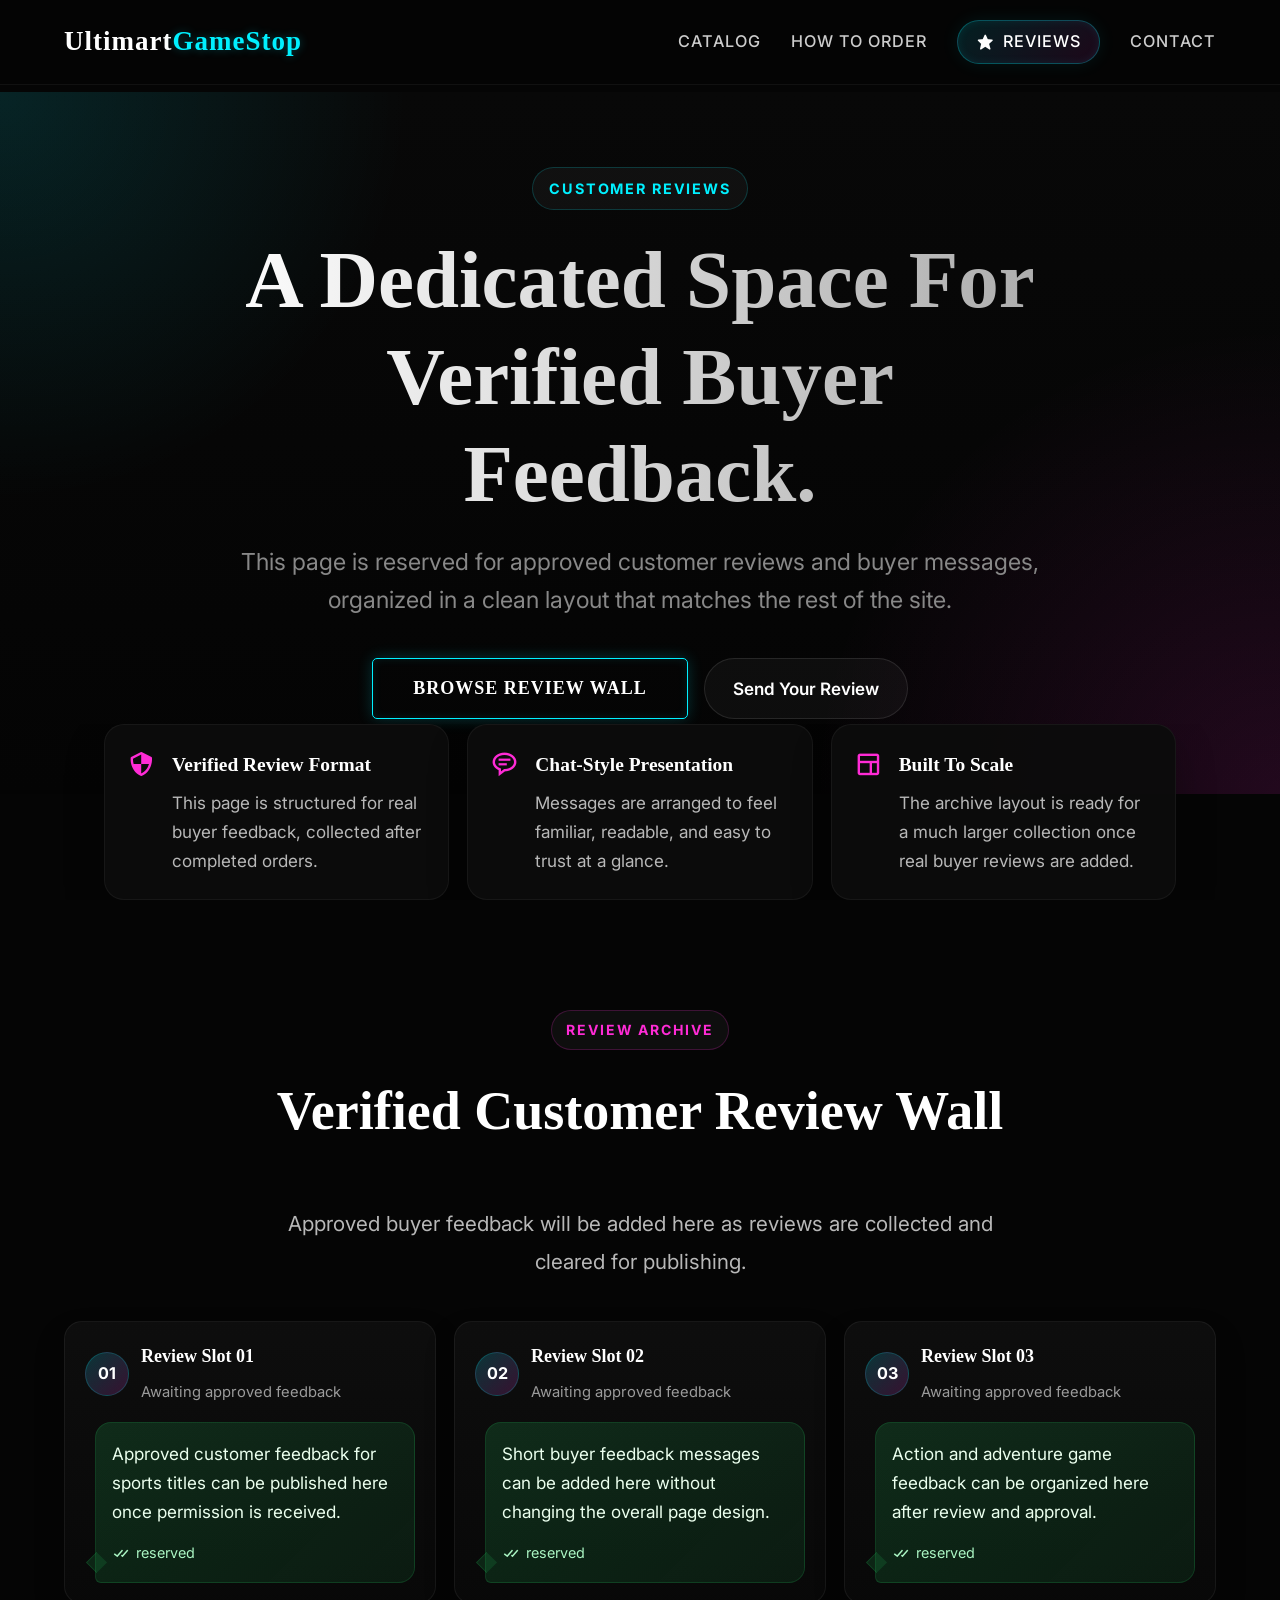
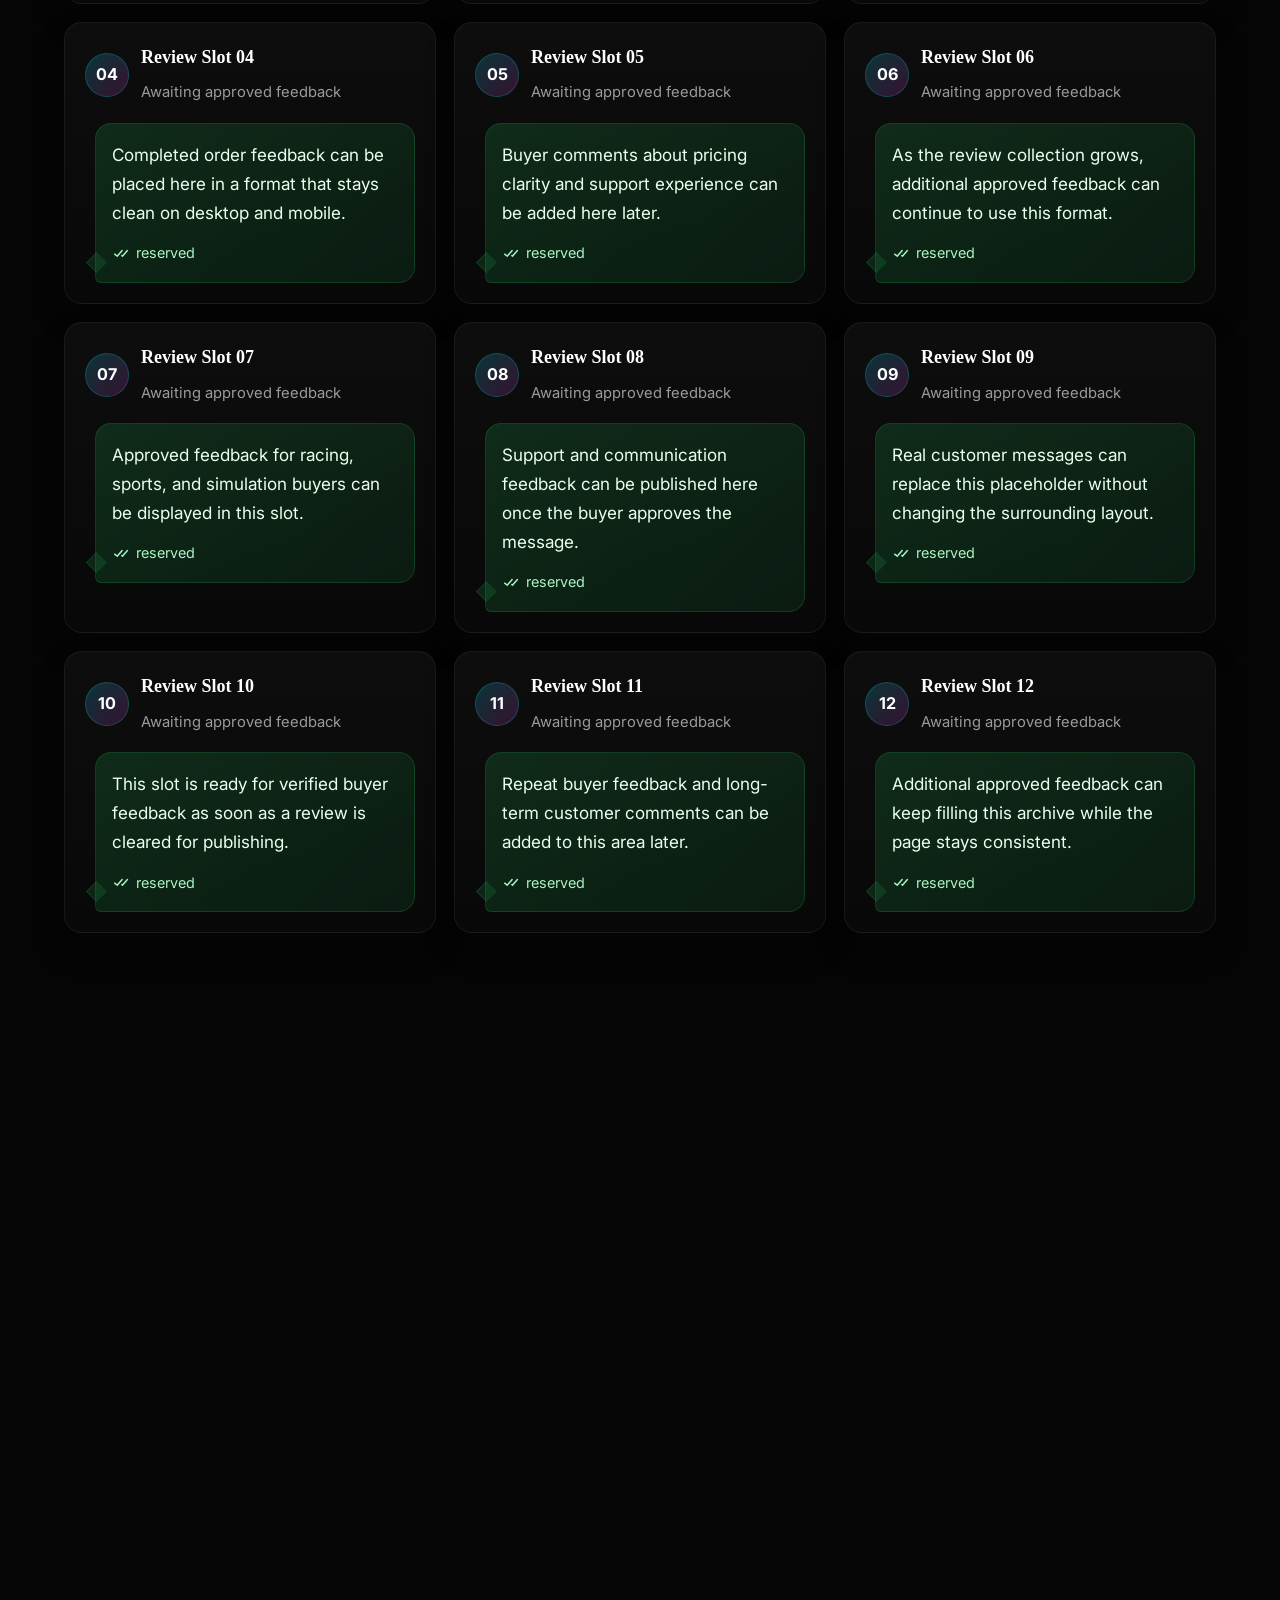
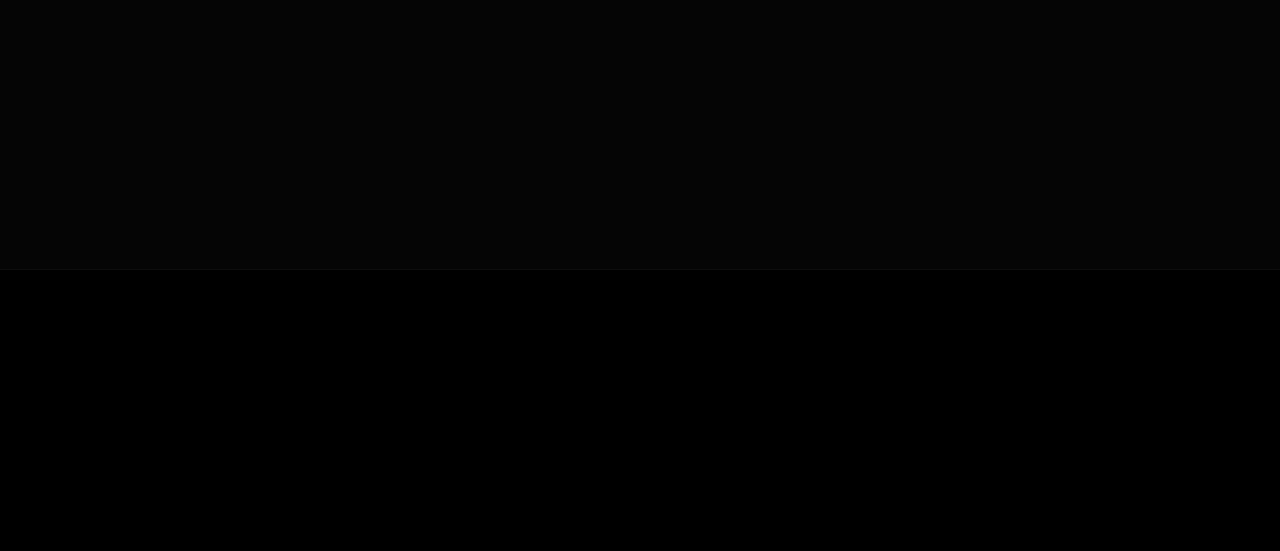
==== commit 8fb97542: "Update reviews.html" ====
--- a/reviews.html
+++ b/reviews.html
@@ -16,6 +16,8 @@
     <noscript><link href="https://fonts.googleapis.com/css2?family=Inter:wght@400;500;600&display=swap" rel="stylesheet"></noscript>
     <noscript><link href="https://unpkg.com/boxicons@2.1.4/css/boxicons.min.css" rel="stylesheet"></noscript>
     <link rel="stylesheet" href="styles.css">
+    <script async src="https://pagead2.googlesyndication.com/pagead/js/adsbygoogle.js?client=ca-pub-6334259730872135"
+        crossorigin="anonymous"></script>
 </head>
 <body class="reviews-page">
     <header id="header">
@@ -246,6 +248,22 @@
             </div>
         </section>
 
+        <section class="adsense-section adsense-section--vertical" aria-label="Advertisement">
+            <div class="adsense-shell adsense-shell--vertical">
+                <p class="adsense-label">Advertisement</p>
+                <!-- Vertical Responsive -->
+                <ins class="adsbygoogle"
+                    style="display:block"
+                    data-ad-client="ca-pub-6334259730872135"
+                    data-ad-slot="6644668112"
+                    data-ad-format="auto"
+                    data-full-width-responsive="true"></ins>
+                <script>
+                    (adsbygoogle = window.adsbygoogle || []).push({});
+                </script>
+            </div>
+        </section>
+
         <section class="review-process-section">
             <div class="review-process-card">
                 <div class="review-process-copy">
@@ -267,6 +285,22 @@
                         <p>Approved review is added here.</p>
                     </div>
                 </div>
+            </div>
+        </section>
+
+        <section class="adsense-section adsense-section--square" aria-label="Advertisement">
+            <div class="adsense-shell adsense-shell--square">
+                <p class="adsense-label">Advertisement</p>
+                <!-- Square Responsive -->
+                <ins class="adsbygoogle"
+                    style="display:block"
+                    data-ad-client="ca-pub-6334259730872135"
+                    data-ad-slot="6402171711"
+                    data-ad-format="auto"
+                    data-full-width-responsive="true"></ins>
+                <script>
+                    (adsbygoogle = window.adsbygoogle || []).push({});
+                </script>
             </div>
         </section>
     </main>
@@ -296,5 +330,7 @@
             </div>
         </div>
     </footer>
+
+    <script src="ads.js" defer></script>
 </body>
 </html>
--- a/styles.css
+++ b/styles.css
@@ -14,8 +14,8 @@
     --glow-shadow-hover: 0 0 30px rgba(0, 240, 255, 0.4);
     
     /* Typography */
-    --font-heading: 'Oblata Display', sans-serif;
-    --font-body: 'Oblata Display', sans-serif;
+    --font-heading: 'Oblata Display', Georgia, serif;
+    --font-body: 'Oblata Display', 'Inter', system-ui, sans-serif;
     --font-classic: 'Inter', system-ui, sans-serif;
 }
 
@@ -37,6 +37,18 @@
     font-size: 1.15rem;
     line-height: 1.6;
     overflow-x: hidden;
+}
+
+.custom-order,
+.how-to-buy,
+.catalog,
+.reviews-section,
+.review-trust-strip,
+.review-archive-section,
+.review-process-section,
+footer {
+    content-visibility: auto;
+    contain-intrinsic-size: 1px 900px;
 }
 
 ::selection {
@@ -2445,3 +2457,90 @@
         font-size: 0.8rem;
     }
 }
+
+/* AdSense */
+.adsense-section {
+    padding: 20px 5% 56px;
+}
+
+.adsense-section--hidden {
+    display: none !important;
+}
+
+.adsense-shell {
+    margin: 0 auto;
+}
+
+.adsense-label {
+    display: none;
+    margin-bottom: 12px;
+    color: var(--text-muted);
+    text-align: center;
+    text-transform: uppercase;
+    letter-spacing: 0.22em;
+    font-size: 0.72rem;
+    font-family: var(--font-classic);
+}
+
+.adsense-section--filled .adsense-shell {
+    padding: 18px;
+    border: 1px solid var(--glass-border);
+    border-radius: 24px;
+    background: rgba(15, 15, 15, 0.34);
+    box-shadow: 0 18px 40px rgba(0, 0, 0, 0.2);
+    backdrop-filter: blur(10px);
+    -webkit-backdrop-filter: blur(10px);
+}
+
+.adsense-section--filled .adsense-label {
+    display: block;
+}
+
+.adsense-shell--wide {
+    max-width: 1120px;
+}
+
+.adsense-shell--article {
+    max-width: 820px;
+}
+
+.adsense-shell--relaxed {
+    max-width: 980px;
+}
+
+.adsense-shell--vertical {
+    max-width: 360px;
+}
+
+.adsense-shell--square {
+    max-width: 460px;
+}
+
+.adsense-shell .adsbygoogle {
+    display: block;
+    overflow: hidden;
+}
+
+ins.adsbygoogle[data-ad-status="unfilled"],
+ins.adsbygoogle[data-ad-status="unfill-optimized"] {
+    display: none !important;
+}
+
+@media (max-width: 600px) {
+    .adsense-section {
+        padding: 10px 5% 50px;
+    }
+
+    .adsense-section--filled .adsense-shell {
+        padding: 18px;
+        border-radius: 20px;
+    }
+
+    .adsense-shell--wide,
+    .adsense-shell--article,
+    .adsense-shell--relaxed,
+    .adsense-shell--vertical,
+    .adsense-shell--square {
+        max-width: 100%;
+    }
+}
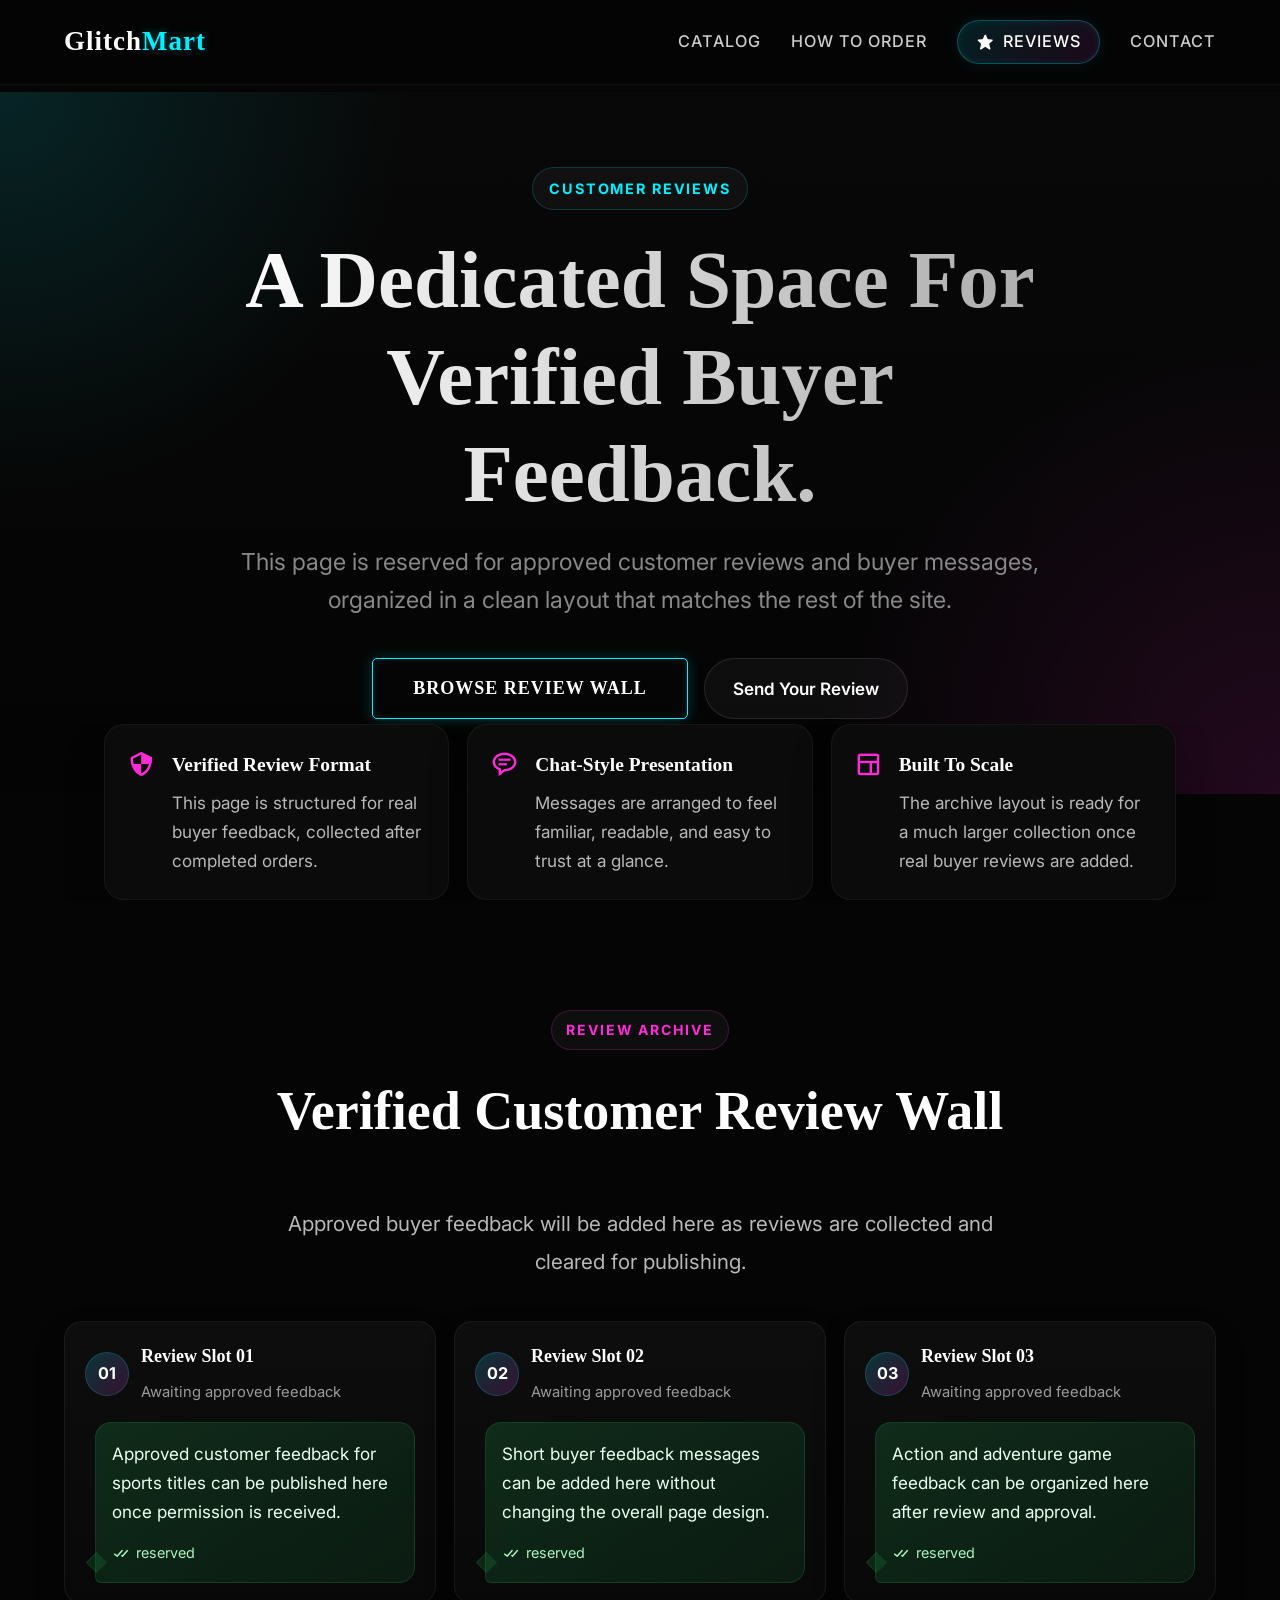
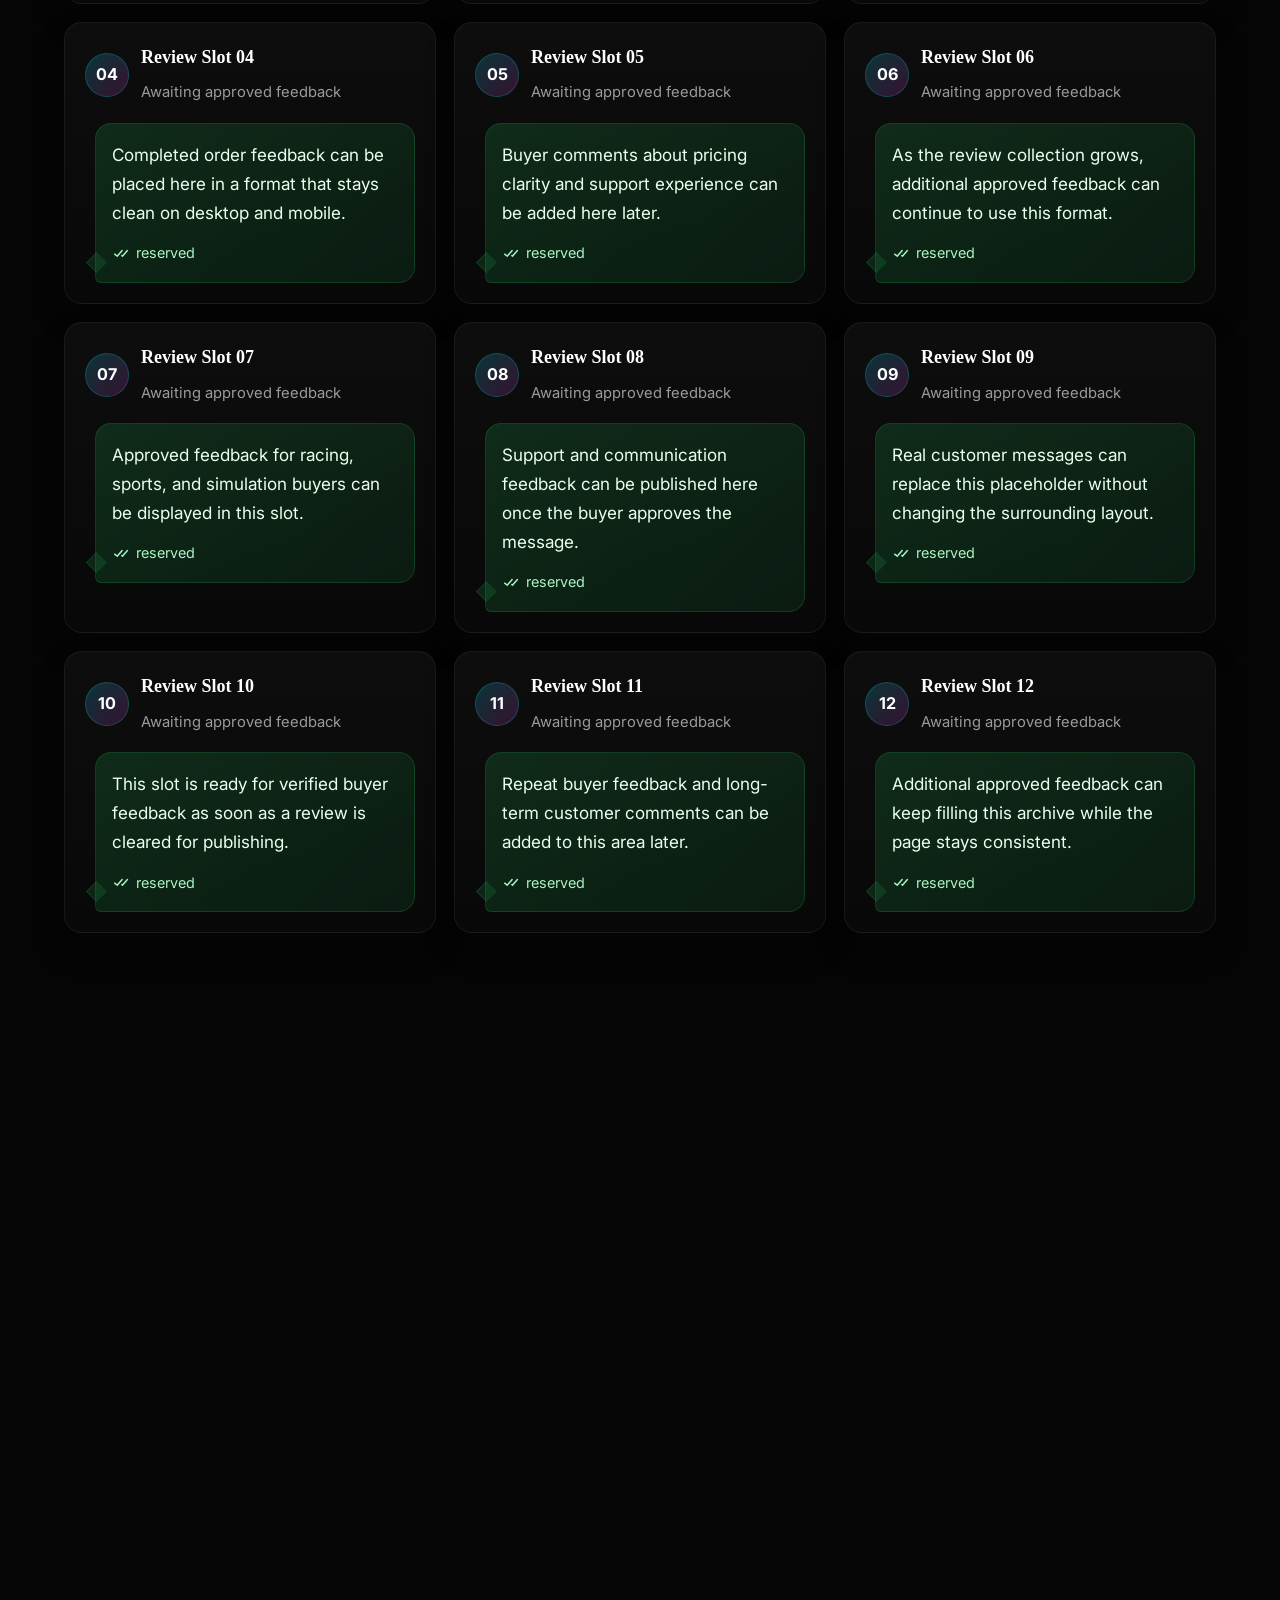
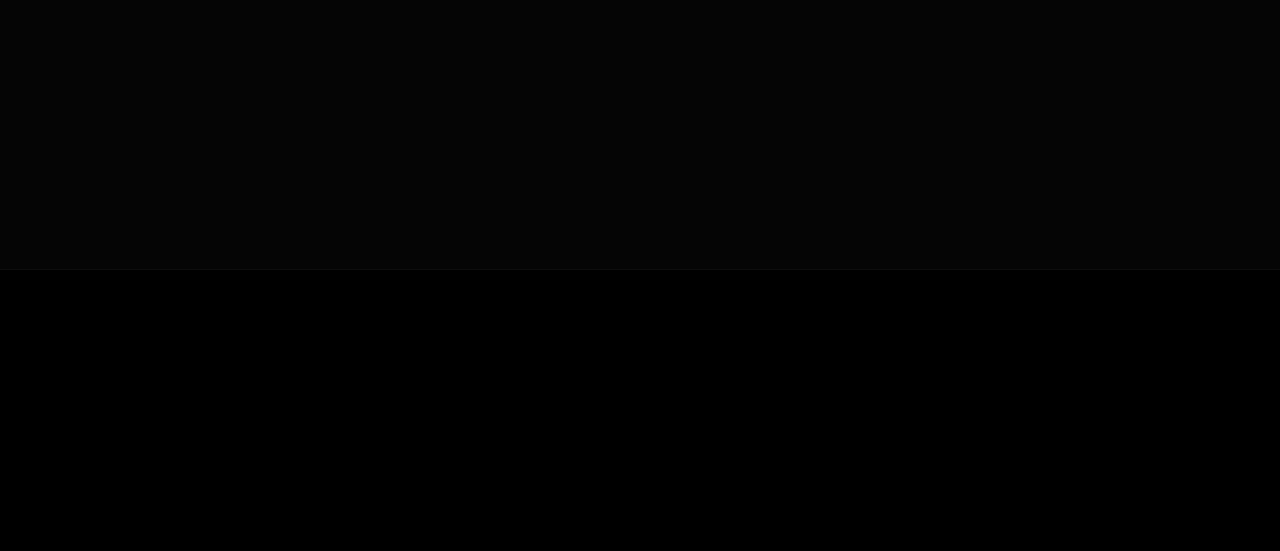
==== commit dbe63af9: "Update reviews.html" ====
--- a/reviews.html
+++ b/reviews.html
@@ -3,8 +3,8 @@
 <head>
     <meta charset="UTF-8">
     <meta name="viewport" content="width=device-width, initial-scale=1.0">
-    <title>UltimartGameStop Reviews - Buyer Feedback</title>
-    <meta name="description" content="Browse UltimartGameStop's customer review page and see how verified buyer feedback is organized.">
+    <title>GlitchMart Reviews - Buyer Feedback</title>
+    <meta name="description" content="Browse GlitchMart's customer review page and see how verified buyer feedback is organized.">
     <meta name="theme-color" content="#050505">
     <link rel="preconnect" href="https://fonts.googleapis.com">
     <link rel="preconnect" href="https://fonts.gstatic.com" crossorigin>
@@ -22,7 +22,7 @@
 <body class="reviews-page">
     <header id="header">
         <div class="logo">
-            <a href="index.html">Ultimart<span class="accent">GameStop</span></a>
+            <a href="index.html">Glitch<span class="accent">Mart</span></a>
         </div>
         <nav class="nav-links nav-links-static">
             <a href="index.html#catalog">Catalog</a>
@@ -308,7 +308,7 @@
     <footer id="contact">
         <div class="footer-content">
             <div class="footer-logo">
-                <h2>Ultimart<span class="accent">GameStop</span></h2>
+                <h2>Glitch<span class="accent">Mart</span></h2>
                 <p>The Apple Store of Digital Game Reselling</p>
             </div>
             <div class="footer-links">
@@ -317,12 +317,12 @@
                 <a href="reviews.html">Reviews</a>
             </div>
             <div class="footer-social">
-                <a href="https://ig.me/m/officialultimartgamestop" target="_blank" rel="noopener noreferrer"><i class='bx bxl-instagram-alt'></i></a>
+            <a href="https://ig.me/m/officialultimartgamestop" target="_blank" rel="noopener noreferrer"><i class='bx bxl-instagram-alt'></i></a>
                 <a href="https://discordapp.com/users/1222219487223349258" target="_blank" rel="noopener noreferrer"><i class='bx bxl-discord-alt'></i></a>
             </div>
         </div>
         <div class="footer-bottom">
-            <p>&copy; 2026 UltimartGameStop. All rights reserved.</p>
+            <p>&copy; 2026 GlitchMart. All rights reserved.</p>
             <div class="payment-methods">
                 <i class='bx bxl-visa'></i>
                 <i class='bx bxl-mastercard'></i>
